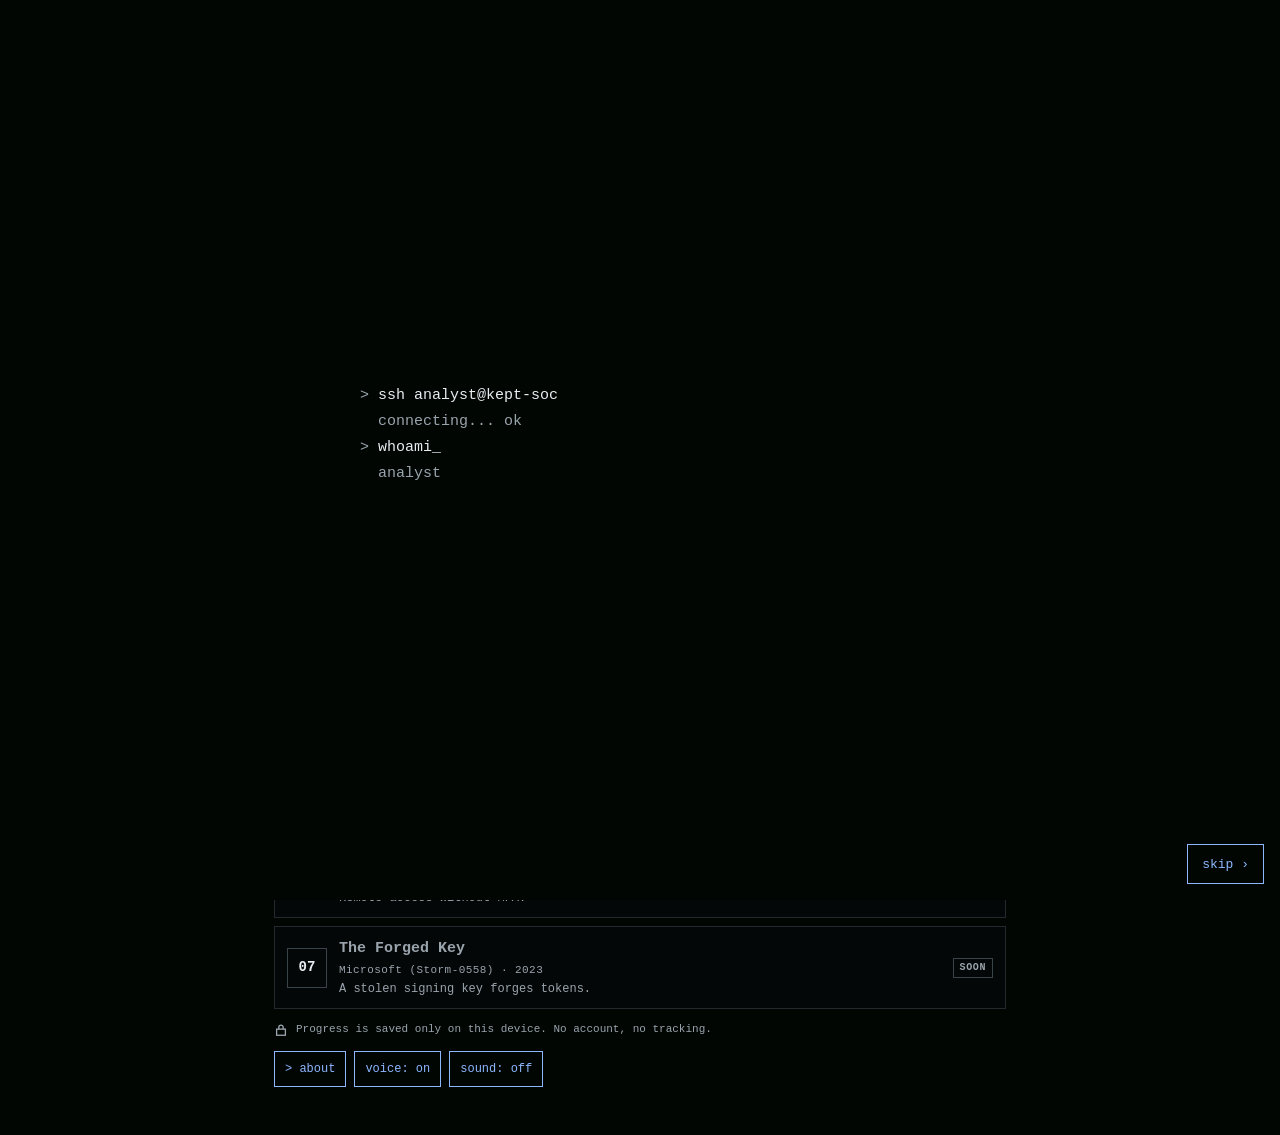
==== public/index.html @ 813a8649 "Allow-list deploy: only public/ is served - Shipped game files move to public/ (index.html, JS, CSS," ====
<!doctype html>
<html lang="en">
<head>
<meta charset="utf-8">
<meta name="viewport" content="width=device-width, initial-scale=1, viewport-fit=cover">
<meta name="theme-color" content="#010603">
<meta name="color-scheme" content="dark">
<meta name="description" content="Breach Escape by KEPT Academy: investigate real cyber breaches, then pick the controls that stop them.">
<meta name="apple-mobile-web-app-capable" content="yes">
<meta name="apple-mobile-web-app-status-bar-style" content="black">
<meta name="apple-mobile-web-app-title" content="Breach Escape">
<title>Breach Escape by KEPT Academy</title>
<link rel="manifest" href="manifest.webmanifest">
<link rel="icon" href="icons/icon-192.png" type="image/png">
<link rel="apple-touch-icon" href="icons/apple-touch-icon.png">
<link rel="stylesheet" href="theme.css">
</head>
<body>
<main id="app" class="app case" aria-live="polite"></main>
<noscript><p class="noscript">Breach Escape needs JavaScript to run.</p></noscript>
<script src="levels.js"></script>
<script src="app.js"></script>
<script src="case.js"></script>
</body>
</html>
---- public/theme.css ----
/* Breach Escape theme: the SOC terminal look for every screen (Breach Map, case briefing, Act 1, Act 2, results).
   One file for all shared styles. Colour tokens live on :root. System monospace fonts only: no web fonts, no third-party requests.
   Yellow is reserved for decoys, the test tenant and "attempted" stages; code uses the neutral style. */
:root{
  --c-bg:#010603;
  /* Accent tokens: the only values a case theme changes (see [data-theme] below).
     --c-g primary accent · --c-g2 soft accent · --c-g3 border · --c-g4 dim border/track
     --c-txt body text · --c-mute secondary text · --c-panel / --c-panel2 panel fills · --c-panel-a / --c-panel-soft translucent panels
     --c-wash selected/blocked tint · --c-cardsrc drag-ghost label · --c-rain code-rain glyph colour ("none" turns the rain off)
     --c-scan scanline overlay opacity (0 = off) */
  --c-panel:#04100A; --c-panel2:#071A0F; --c-panel-a:rgba(4,16,10,.88); --c-panel-soft:rgba(4,16,10,.6);
  --c-g:#39FF7A; --c-g2:#8BE3A6; --c-g3:#2F8F4E; --c-g4:#16402A;
  --c-txt:#D2FFDD; --c-mute:#A9DDBA;   /* mute: 12.7:1 on panels, also over the dimmed rain */
  --c-wash:rgba(57,255,122,.13); --c-cardsrc:#8FC9A2;
  --c-rain:#39FF7A; --c-scan:0;
  --c-title:var(--c-g);   /* headings; the brand theme makes them silver */
  --c-red:#FF3B4E; --c-redbg:rgba(255,59,78,.13); --c-y:#FFD34D;
  --c-mono: ui-monospace, "SF Mono", "Cascadia Mono", "JetBrains Mono", Menlo, Consolas, "Liberation Mono", monospace;
  color-scheme:dark;
}
/* Amber: industrial control room (Colonial Pipeline). Same dark base and layout; danger red and decoy yellow unchanged.
   No code rain: a faint, slow scanline overlay instead (static with reduced motion). */
:root[data-theme="brand"]{
  /* KEPT brand (Breach Map, About, splash): silver text and borders, ice-blue accent only on interactive things
     (buttons, links, stars, selected/hovered card border, focus outline, progress count). Same dark base. */
  --c-panel:#07090B; --c-panel2:#0D1114; --c-panel-a:rgba(7,9,11,.9); --c-panel-soft:rgba(7,9,11,.6);
  --c-g:#8DB7FF; --c-g2:#B9D2FF; --c-g3:#3A424A; --c-g4:#23292E;
  --c-txt:#E8EDF2; --c-mute:#9AA4AD; --c-title:#E8EDF2;
  --c-wash:rgba(141,183,255,.08); --c-cardsrc:#9AA4AD;
  --c-rain:#9AA4AD; --c-scan:0;
}
:root[data-theme="amber"]{
  --c-panel:#0D0903; --c-panel2:#181006; --c-panel-a:rgba(13,9,3,.9); --c-panel-soft:rgba(13,9,3,.6);
  --c-g:#FFA630; --c-g2:#FFC97F; --c-g3:#A86A1C; --c-g4:#4A2F0E;
  --c-txt:#FFEBCC; --c-mute:#E3C291;
  --c-wash:rgba(255,166,48,.14); --c-cardsrc:#D9B27A;
  --c-rain:none; --c-scan:1;
}
body::after{content:"";position:fixed;inset:0;z-index:4;pointer-events:none;opacity:0;
  background:repeating-linear-gradient(to bottom,rgba(255,166,48,.045) 0 1px,transparent 1px 4px)}
:root[data-theme="amber"] body::after{opacity:var(--c-scan);animation:c-scan 9s linear infinite}
@keyframes c-scan{to{background-position:0 64px}}
*{box-sizing:border-box}
html,body{margin:0;height:100%}
body{background:var(--c-bg);color:var(--c-txt);font-family:var(--c-mono);-webkit-font-smoothing:antialiased;overflow-x:hidden}
button{font:inherit;color:inherit;cursor:pointer}
.noscript{padding:24px;color:var(--c-txt)}
.app{position:relative;z-index:1;margin:0 auto;min-height:100vh;min-height:100dvh;display:flex;flex-direction:column;
  padding-top:calc(18px + env(safe-area-inset-top))}
.app.case{
  max-width:640px; gap:12px; color:var(--c-txt); font-family:var(--c-mono); font-size:14px; line-height:1.55;
  padding-left:14px; padding-right:14px; padding-bottom:calc(48px + env(safe-area-inset-bottom));
}
.c-rain{position:fixed;inset:0;z-index:0;opacity:.08;pointer-events:none}
.c-edge{position:fixed;inset:0;z-index:5;pointer-events:none;transition:box-shadow .2s}
.c-edge.on{box-shadow:inset 0 0 0 5px #FF3B4E,inset 0 0 70px rgba(255,59,78,.5)}

.case [hidden]{display:none!important}
.case .c-invisible{visibility:hidden}
.case p{margin:0;font-size:13px;line-height:1.6}
.case a{color:var(--c-g)}
.case button{font-family:var(--c-mono);border-radius:0;min-height:46px}
.case button:focus-visible{outline:2px solid var(--c-y);outline-offset:2px}
.case b{font-weight:600}
.c-stack{display:flex;flex-direction:column;gap:12px}

/* type */
.c-eyebrow{font-size:11px;letter-spacing:.12em;text-transform:uppercase;color:var(--c-mute)}
.c-display{font-size:30px;line-height:1.08;color:var(--c-title);margin:0;font-weight:600;letter-spacing:-.01em}
.c-h2{font-size:22px;line-height:1.15;color:var(--c-title);margin:0;font-weight:600}
.c-h3{font-size:13px;font-weight:600;color:var(--c-title)}
.c-small{font-size:11px;color:var(--c-mute)}
.case p.c-small{font-size:11px}
.t-red{color:var(--c-red)} .t-y{color:var(--c-y)} .t-g{color:var(--c-g)} .t-b{color:var(--c-txt)}
.c-blink{animation:c-blink 1s steps(2) infinite}@keyframes c-blink{50%{opacity:0}}

/* hud */
.c-hud{display:flex;justify-content:space-between;align-items:center;gap:8px;font-size:12px;color:var(--c-mute)}
.c-tagb{color:var(--c-y);border:1px solid var(--c-y);padding:1px 8px;font-weight:600;letter-spacing:.1em;white-space:nowrap}
.c-xp{color:var(--c-bg);background:var(--c-g);padding:2px 8px;font-weight:600;white-space:nowrap}
.c-act{letter-spacing:.08em}
.case .c-exit{min-height:36px;padding:6px 8px;border:none;font-size:12px;color:var(--c-mute)}
.case .c-skip{min-height:36px;padding:6px 10px}
.c-dots{display:flex;gap:6px}.c-dots i{width:22px;height:4px;background:var(--c-g4)}.c-dots i.on{background:var(--c-g)}

/* panels */
.c-panel{position:relative;border:1px solid var(--c-g3);background:var(--c-panel);padding:16px;display:flex;flex-direction:column;gap:8px}
.c-panel.hl{border-color:var(--c-g)}
.c-panel.danger{border-color:var(--c-red);background:linear-gradient(var(--c-redbg),var(--c-redbg)),var(--c-panel)}
.c-panel::before,.c-panel::after{content:"";position:absolute;width:10px;height:10px;border-color:var(--c-g)}
.c-panel::before{top:-1px;left:-1px;border-top:2px solid;border-left:2px solid}
.c-panel::after{bottom:-1px;right:-1px;border-bottom:2px solid;border-right:2px solid}
.c-panel.danger::before,.c-panel.danger::after{border-color:var(--c-red)}
.c-classbar{display:flex;justify-content:space-between;font-size:10px;letter-spacing:.14em;color:var(--c-bg);background:var(--c-red);padding:3px 8px;font-weight:600}

.c-kv{display:grid;grid-template-columns:110px minmax(0,1fr);gap:6px 10px;font-size:12px;margin:0}
.c-kv dt{color:var(--c-mute)}.c-kv dd{margin:0}
.c-fact{display:flex;gap:10px;align-items:flex-start;font-size:13px}
.c-fact svg{flex:none;margin-top:2px}
.c-ok{color:var(--c-g)}
.c-pill{display:inline-block;font-size:10px;font-weight:600;padding:1px 6px;letter-spacing:.06em;white-space:nowrap}
.c-pill.r{background:var(--c-red);color:var(--c-bg)}.c-pill.g{background:var(--c-g);color:var(--c-bg)}.c-pill.o{border:1px solid var(--c-g3);color:var(--c-mute)}

.c-tl{display:flex;flex-direction:column;border-left:1px solid var(--c-g3);margin-left:6px;padding-left:14px}
.c-tl div{position:relative;padding:4px 0 10px;font-size:12px}
.c-tl div::before{content:"";position:absolute;left:-19px;top:9px;width:9px;height:9px;background:var(--c-bg);border:1px solid var(--c-g)}
.c-tl div.t-red{color:var(--c-txt)}
.c-tl div.t-red::before{border-color:var(--c-red);background:var(--c-red)}
.c-tl b{color:var(--c-g);display:block;font-size:11px}

.c-zone{border:1px dashed var(--c-g3);padding:10px;display:flex;flex-direction:column;gap:6px}
.c-zt{font-size:10px;letter-spacing:.14em;color:var(--c-mute)}
.c-zone.t-y{border-color:var(--c-y)}.c-zone.t-y .c-zt{color:var(--c-y)}
.c-zone.t-g{border-color:var(--c-g)}.c-zone.t-g .c-zt{color:var(--c-g)}
.c-zone{color:var(--c-txt)}
.c-box{border:1px solid var(--c-g4);background:var(--c-panel2);padding:6px 8px;font-size:12px;display:flex;align-items:center;gap:8px;color:var(--c-txt)}
.c-box.t-red{border-color:var(--c-red)}.c-box.t-red svg{color:var(--c-red)}
.c-arrow{align-self:center;font-size:11px;color:var(--c-red);letter-spacing:.06em;text-align:center}
.c-term{border:1px solid var(--c-g4);background:var(--c-panel2);padding:10px;display:flex;flex-direction:column;gap:4px}

/* glossary terms inside text (span.term from app.js termify) */
.case .term{color:inherit;border-bottom:1px dotted var(--c-g);cursor:help;background:none;padding:0}
.case .term:focus-visible{outline:2px solid var(--c-y)}
.c-def{border:1px solid var(--c-g);background:var(--c-panel2);padding:10px;font-size:12px;display:flex;flex-direction:column;gap:4px;cursor:pointer}
.c-def-k{color:var(--c-g)}

/* buttons */
.case .c-btn{width:100%;font-size:17px;letter-spacing:.06em;background:var(--c-g);color:var(--c-bg);border:none;padding:13px;font-weight:600}
.case .c-btn:disabled{background:var(--c-g4);color:var(--c-g2);cursor:not-allowed}
.case .c-ghost{background:transparent;color:var(--c-g);border:1px solid var(--c-g3);padding:10px 12px;font-size:12px}
.case .c-ghost:disabled{color:var(--c-mute);border-color:var(--c-g4);cursor:default}
.case .c-wide{width:100%}
.c-row2{display:grid;grid-template-columns:1fr 2fr;gap:8px}
.c-actions{display:grid;grid-template-columns:1fr 1fr;gap:8px}
.c-src a{word-break:break-word}

/* act 1: timeline slots */
.c-slots{list-style:none;margin:0;padding:0;display:flex;flex-direction:column;gap:6px}
.c-slot{background:var(--c-panel-a);border:1px dashed var(--c-g3);padding:9px 10px;font-size:12px;color:var(--c-mute);display:flex;gap:8px;align-items:center;min-height:42px}
.c-n{color:var(--c-g2);flex:none}
.c-slot.next{border-color:var(--c-g);color:var(--c-g2)}
.c-slot.filled{border:1px solid var(--c-g3);background:var(--c-panel2);color:var(--c-txt)}.c-slot.filled .c-n{color:var(--c-g)}
.c-slot.pz{border:1px solid var(--c-red);background:var(--c-redbg)}
.c-slot.pickable{padding:0;border-color:var(--c-y)}
.case .c-slotbtn{all:unset;box-sizing:border-box;display:flex;gap:8px;align-items:center;width:100%;min-height:42px;padding:9px 10px;cursor:pointer;color:var(--c-txt)}
.case .c-slotbtn:focus-visible{outline:2px solid var(--c-y);outline-offset:-2px}
.c-tag{margin-left:auto;flex:none}
.c-slots.c-over{outline:2px solid var(--c-y);outline-offset:4px}
.case .c-ghost.c-over{background:rgba(255,211,77,.14);border-color:var(--c-y);color:var(--c-y)}

/* act 1: evidence cards */
.c-grid{display:grid;grid-template-columns:repeat(2,minmax(0,1fr));gap:8px}
.case .c-card{border:1px solid var(--c-g4);background:var(--c-panel);padding:10px;text-align:left;color:var(--c-txt);font-size:12px;
  display:flex;flex-direction:column;gap:6px;min-height:84px;-webkit-user-select:none;user-select:none;-webkit-touch-callout:none}
.c-cardsrc{display:flex;align-items:center;gap:6px;font-size:10px;letter-spacing:.08em;color:var(--c-mute);text-transform:uppercase}
.case .c-card.sel,.c-ghostcard.sel{border-color:var(--c-y);box-shadow:0 0 0 1px var(--c-y)}
.case .c-card.c-lifted{opacity:.35}
.c-ghostcard{position:fixed;left:0;top:0;z-index:20;pointer-events:none;margin:0;border:1px solid var(--c-y);background:var(--c-panel);color:var(--c-txt);
  padding:10px;text-align:left;font:12px/1.55 ui-monospace,Menlo,Consolas,monospace;display:flex;flex-direction:column;gap:6px;box-shadow:0 12px 30px rgba(0,0,0,.6)}
.c-ghostcard .c-cardsrc{color:var(--c-cardsrc)}
body.c-dragging{cursor:grabbing;-webkit-user-select:none;user-select:none}
.c-inspect{border:1px solid var(--c-g3);background:var(--c-panel);padding:10px;display:flex;flex-direction:column;gap:6px}
.c-rows{font-size:11px;line-height:1.6;color:var(--c-g2);overflow-wrap:anywhere}

.c-toast{align-self:center;font-size:12px;padding:6px 12px;font-weight:600;min-height:28px;text-align:center}
.c-toast.ok{background:var(--c-g);color:var(--c-bg)}.c-toast.bad{background:var(--c-red);color:var(--c-bg)}
.c-shake{animation:c-shake .35s}@keyframes c-shake{20%,60%{transform:translateX(-6px)}40%,80%{transform:translateX(6px)}}

/* act 1 debrief */
.c-stats{display:grid;grid-template-columns:repeat(2,minmax(0,1fr));gap:8px}
.c-stat{border:1px solid var(--c-g4);background:var(--c-panel);padding:10px;display:flex;flex-direction:column;gap:2px}
.c-v{font-size:24px;color:var(--c-g);font-weight:600}
.c-v.t-y{color:var(--c-y)}
.c-reveal{list-style:none;margin:0;padding:0 0 0 14px;border-left:1px solid var(--c-g3);display:flex;flex-direction:column;gap:14px}
.c-reveal li{position:relative;display:flex;flex-direction:column;gap:4px}
.c-reveal li::before{content:"";position:absolute;left:-19px;top:6px;width:9px;height:9px;background:var(--c-red)}
.c-reveal b{color:var(--c-g);font-size:11px}
.c-chips{display:flex;flex-wrap:wrap;gap:4px;justify-content:flex-end}
.c-chip{font-size:10px;border:1px solid var(--c-g3);color:var(--c-g2);padding:1px 6px}
.case .c-why{font-size:12px;color:var(--c-mute)}

/* wide screens: board and evidence side by side */
/* ---------- Act 1 layout ----------
   Phone: compact intro, timeline (folds to the current slot), evidence, pinned action bar.
   Desktop (900px+): one screen, no page scroll. Timeline left, evidence scrolls in its own panel on the right. */
.app.case.c-a1screen{max-width:1100px;padding-bottom:calc(92px + env(safe-area-inset-bottom))}
.c-head{padding:10px 14px;gap:6px}
.c-headrow{display:flex;align-items:center;gap:10px}
.c-headtxt{flex:1;min-width:0;display:flex;align-items:baseline;gap:4px 12px;flex-wrap:wrap}
.c-head .c-h2{font-size:20px}
.case p.c-line{font-size:12px;color:var(--c-mute)}
.c-best{white-space:nowrap}
.case .c-helpbtn{min-height:36px;min-width:36px;padding:0;font-size:15px;font-weight:600}
.case .c-helpbtn[aria-expanded="true"]{background:var(--c-g);color:var(--c-bg)}
.c-helpbox{border:1px dashed var(--c-g3);padding:10px;display:flex;flex-direction:column;gap:6px}

.c-a1{display:flex;flex-direction:column;gap:12px}
.c-board,.c-deck{display:flex;flex-direction:column;gap:8px}
.case .c-fold{min-height:32px;padding:4px 10px;font-size:11px}
.c-slots.c-folded .c-slot:not(.next){display:none}
.c-deck{border:1px solid var(--c-g4);background:var(--c-panel-soft);padding:10px}
.c-done{width:100%;max-width:760px;align-self:center}

/* dense evidence cards */
.case .c-card{padding:8px 9px;gap:4px;min-height:0;font-size:11.5px;line-height:1.45}
.case .c-card .c-cardsrc{font-size:9px}

/* pinned action bar */
.c-bar{position:fixed;left:0;right:0;bottom:0;z-index:10;background:rgba(1,6,3,.95);border-top:1px solid var(--c-g3);
  padding:10px 14px calc(10px + env(safe-area-inset-bottom))}
.c-bar-in{max-width:1072px;margin:0 auto;display:grid;grid-template-columns:minmax(0,1.3fr) minmax(0,1fr) minmax(0,.8fr);gap:8px}
.case .c-bar button{min-height:52px;display:flex;flex-direction:column;align-items:center;justify-content:center;gap:1px;line-height:1.25;text-align:center}
.case .c-bar .c-nr{border-style:dashed;border-width:2px;border-color:var(--c-red);color:var(--c-red)}
.case .c-bar .c-nr.c-over{background:var(--c-redbg);border-color:var(--c-red);color:#fff}
.case .c-bar .c-hintbtn{border-style:dashed;color:var(--c-mute)}
.case .c-bar .c-small{font-size:10px}
@media (max-width: 519px){ .c-bar .c-nr .c-small{display:none} }

@media (min-width: 900px){
  .case .c-fold{display:none}
  .app.case.c-fit{height:100vh;height:100dvh;min-height:0;overflow:hidden}
  .c-fit .c-a1{flex:1;min-height:0;display:grid;grid-template-columns:minmax(340px,5fr) minmax(0,7fr);gap:16px}
  .c-fit .c-board{min-height:0;overflow-y:auto;padding-right:2px}
  .c-fit .c-deck{min-height:0}
  .c-fit .c-gridwrap{flex:1;min-height:0;overflow-y:auto;padding:2px}
  .c-fit .c-slot{min-height:38px;padding:7px 10px}
  .c-fit .c-slot.pickable{padding:0}
  .c-fit .c-slotbtn{min-height:38px;padding:7px 10px}
  .c-a1.c-solo{display:flex;width:100%;max-width:680px;align-self:center}
  .case p.c-line{white-space:nowrap;overflow:hidden;text-overflow:ellipsis}
}
@media (min-width: 1100px){ .c-a1 .c-grid{grid-template-columns:repeat(3,minmax(0,1fr))} }

@media (prefers-reduced-motion: reduce){
  .c-shake,.c-blink{animation:none}
  .c-edge{transition:none}
}

/* code: identifiers such as full_access_as_app */
.case code{font-family:var(--c-mono);font-size:.95em;color:var(--c-txt);background:var(--c-panel2);border:1px solid var(--c-g3);padding:0 3px;overflow-wrap:anywhere}
.case code .term{border-bottom-color:var(--c-g)}
.c-cite{display:block;margin-top:2px}
.c-teaser{align-self:center;border:1px dashed var(--c-g3);color:var(--c-g2);font-size:11px;padding:4px 10px;text-align:center}

/* briefing: pinned footer with back, sources toggle, NEXT */
.app.case.c-briefscreen{padding-bottom:calc(96px + env(safe-area-inset-bottom))}
.c-briefbar .c-bar-in{max-width:612px;grid-template-columns:minmax(0,1fr) auto minmax(0,2fr);align-items:stretch}
.case .c-briefbar .c-btn{min-height:52px}
.case .c-briefbar .c-srcbtn{padding:6px 12px}
.case .c-briefbar .c-srcbtn[aria-expanded="true"]{background:var(--c-g);color:var(--c-bg)}
.c-srcbox{grid-column:1 / -1;max-height:40vh;overflow-y:auto;border:1px solid var(--c-g3);background:var(--c-panel);padding:10px}
.c-srcbox .c-src{margin:0}

/* ---------- Act 2: Defend ----------
   Phone: map, log, deck stacked; pinned bar with budget + EXECUTE.
   Desktop (900px+): one screen. Map left; deck (scrolls in its own panel) and log right. */
.t-k{color:var(--c-g)}
.app.case.c-a2screen{max-width:1100px;padding-bottom:calc(132px + env(safe-area-inset-bottom))}
.c-threatrow{display:flex;align-items:center;gap:10px}
.c-threatrow .c-small{white-space:nowrap}
.c-meter{flex:1;height:6px;background:var(--c-g4);overflow:hidden}
.c-meterfill{height:100%;width:0;background:var(--c-g);transition:width .4s,background .4s}
.c-meterfill.elev{background:var(--c-y)}.c-meterfill.crit{background:var(--c-red)}
.c-threattxt{min-width:64px;text-align:right}

.c-a2{display:flex;flex-direction:column;gap:12px}
.c-a2map{display:flex;flex-direction:column;gap:8px}
.c-map{display:flex;flex-direction:column;gap:6px}
.c-mzone{padding:8px;gap:4px;background:rgba(1,6,3,.85)}
.c-node{border:1px solid var(--c-g4);background:var(--c-panel2);padding:6px 9px;font-size:12px;display:flex;flex-direction:column;gap:4px;transition:background .25s,border-color .25s}
.c-ntop{display:flex;justify-content:space-between;align-items:center;gap:6px;flex-wrap:wrap}
.c-nname{flex:1;min-width:0}
.c-nn{color:var(--c-g)}
.c-mt{font-size:10px;color:var(--c-mute);border:1px solid var(--c-g4);padding:0 4px}
.c-nchips .c-chip{border-color:var(--c-g3);color:var(--c-txt)}
.c-node.active{border-color:var(--c-y)}
.c-node.breach{border:1px dashed var(--c-red);background:linear-gradient(var(--c-redbg),var(--c-redbg)),var(--c-panel2)}
.c-node.block{border:2px solid var(--c-g);background:linear-gradient(var(--c-wash),var(--c-wash)),var(--c-panel2)}
.c-node.c-over{border-color:var(--c-y);box-shadow:0 0 0 1px var(--c-y)}
.c-link{align-self:center;width:1px;height:6px;background:var(--c-g3)}
.c-pill.y{background:var(--c-y);color:var(--c-bg)}
.c-glitch{animation:c-glitch .4s}@keyframes c-glitch{25%{transform:translate(-2px,1px)}50%{transform:translate(2px,-1px)}75%{transform:translate(-1px,0)}}

.c-log{border:1px solid var(--c-g4);background:var(--c-panel);padding:8px 10px;font-size:11px;line-height:1.65;min-height:64px;max-height:170px;overflow-y:auto}
.c-ctlgrid{display:grid;grid-template-columns:repeat(2,minmax(0,1fr));gap:6px}
.case .c-ctl{border:1px solid var(--c-g4);background:var(--c-panel);color:var(--c-txt);padding:7px 9px;text-align:left;font-size:11.5px;line-height:1.4;
  display:flex;flex-direction:column;gap:3px;min-height:0;-webkit-user-select:none;user-select:none;-webkit-touch-callout:none}
.case .c-ctl.on{border-color:var(--c-g);background:linear-gradient(var(--c-wash),var(--c-wash)),var(--c-panel);color:#fff}
.case .c-ctl.c-lifted{opacity:.35}
.c-z{font-size:9px;letter-spacing:.1em;color:var(--c-mute)}
.c-costrow{display:flex;align-items:center;gap:6px}
.c-cost{display:inline-flex;gap:2px}.c-cost i{width:7px;height:10px;background:var(--c-g)}
.c-ghostcard .c-cost i{background:var(--c-g)}
.c-running .c-ctl{cursor:wait}

/* Act 2 bar: budget + message, reset, EXECUTE */
.c-a2bar .c-bar-in{grid-template-columns:minmax(0,1.3fr) minmax(0,.6fr) minmax(0,1.3fr);align-items:stretch}
.c-status{display:flex;flex-direction:column;justify-content:center;gap:3px;min-width:0}
.c-budgetrow{display:flex;align-items:center;gap:8px;font-size:12px}
.c-budget{display:inline-flex;gap:2px}.c-budget i{width:9px;height:14px;background:var(--c-g)}.c-budget i.off{background:transparent;border:1px solid var(--c-g3)}
.c-budgetnum{white-space:nowrap}
.c-msg{font-size:11px;min-height:16px;overflow:hidden;text-overflow:ellipsis;white-space:nowrap}
.case .c-btn.red{background:var(--c-red);color:var(--c-bg)}
.case .c-btn.red:disabled{background:var(--c-g4);color:var(--c-g2)}
.case .c-a2bar .c-run{font-size:15px;min-height:52px}
@media (max-width: 899px){
  .c-a2bar .c-bar-in{grid-template-columns:minmax(0,.7fr) minmax(0,1.3fr)}
  .c-a2bar .c-status{grid-column:1 / -1}
}

@media (min-width: 900px){
  .c-fit .c-a2{flex:1;min-height:0;display:grid;grid-template-columns:minmax(0,5fr) minmax(0,6fr);grid-template-rows:minmax(0,1fr) auto;
    grid-template-areas:"map deck" "map log";gap:12px 16px}
  .c-fit .c-a2map{grid-area:map;min-height:0;overflow-y:auto;padding-right:2px}
  .c-fit .c-a2deck{grid-area:deck;min-height:0}
  .c-fit .c-a2 .c-log{grid-area:log;height:132px;max-height:none}
  .app.case.c-a2screen{padding-bottom:calc(92px + env(safe-area-inset-bottom))}
}
@media (min-width: 1100px){ .c-ctlgrid{grid-template-columns:repeat(3,minmax(0,1fr))} }

/* results */
.c-rescard{text-align:center;align-items:center}
.c-stars{display:flex;gap:8px;justify-content:center}
.c-stars svg{width:30px;height:30px;fill:none;stroke:var(--c-g3);stroke-width:1.5;stroke-linejoin:round}
.c-stars svg.on{fill:var(--c-g);stroke:var(--c-g)}
.c-v.t-red{color:var(--c-red)}
.c-tips{max-height:none}
.c-replay,.c-buildlist{list-style:none;margin:0;padding:0;display:flex;flex-direction:column;gap:8px}
.c-replay li,.c-buildlist li{border-left:2px solid var(--c-g3);padding:2px 0 2px 10px;display:flex;flex-direction:column;gap:3px}
.c-replay li.block{border-left-color:var(--c-g)}
.c-replay li.breach{border-left-color:var(--c-red)}
.c-replay b,.c-buildlist b{color:var(--c-txt);font-size:12px}
@media (prefers-reduced-motion: reduce){ .c-glitch{animation:none} .c-meterfill,.c-node{transition:none} :root[data-theme] body::after{animation:none} }


/* ---------- Breach Map ---------- */
.app.case.c-mapscreen{max-width:760px}
.c-brandrow{display:flex;justify-content:space-between;align-items:flex-start;gap:12px}
.c-brand{font-size:28px;line-height:1.1;color:var(--c-title);margin:2px 0 0;font-weight:600;letter-spacing:-.01em}
.c-next{gap:10px}
.c-nextname{font-size:18px;color:var(--c-title);font-weight:600;margin:0}
.c-season{display:flex;align-items:center;gap:10px;font-size:12px;color:var(--c-mute)}
.c-season .c-meter{max-width:240px}
.c-levels{list-style:none;margin:0;padding:0;display:flex;flex-direction:column;gap:8px}
.case .c-level{width:100%;display:grid;grid-template-columns:40px minmax(0,1fr) auto;align-items:center;gap:12px;text-align:left;
  border:1px solid var(--c-g4);background:var(--c-panel);color:var(--c-txt);padding:10px 12px;min-height:64px}
.case .c-level.next{border-color:var(--c-g)}
.case .c-level:hover:not(:disabled){border-color:var(--c-g)}
.case .c-level:disabled{cursor:default;background:var(--c-panel-soft)}
.c-lnum{width:40px;height:40px;display:grid;place-items:center;border:1px solid var(--c-g3);color:var(--c-g);font-weight:600}
.c-lnum.done{background:var(--c-g);color:var(--c-bg);border-color:var(--c-g)}
.c-lmeta{display:flex;flex-direction:column;gap:1px;min-width:0}
.c-lname{font-size:15px;color:var(--c-title);font-weight:600}
.c-level:disabled .c-lname{color:var(--c-mute)}
.c-lsub{font-size:11px;color:var(--c-mute);letter-spacing:.04em}
.c-lteaser{font-size:12px;color:var(--c-txt)}
.c-level:disabled .c-lteaser{color:var(--c-mute)}
.c-lstars{color:var(--c-g);letter-spacing:2px;white-space:nowrap}
.c-privacy{display:flex;gap:8px;align-items:center}
.c-privacy svg{flex:none}
.c-node.attempt{border:1px dashed var(--c-y)}
.c-replay li.attempt{border-left-color:var(--c-y)}

/* ---------- SOC LEAD voice ---------- */
.c-toast .c-voice{display:block;font-weight:400;margin-top:2px}
.case p.c-voice{font-size:12px;color:var(--c-g2)}
.case .c-voicebtn{align-self:flex-start;min-height:36px;padding:6px 10px}

/* ---------- Breach Map intro, footer, About ---------- */
.case p.c-intro{font-size:13px;color:var(--c-txt);max-width:62ch}
.case p.c-steps{font-size:12px;color:var(--c-mute);letter-spacing:.04em}
.c-foot{display:flex;gap:8px;align-items:center;flex-wrap:wrap}
.case .c-foot .c-ghost{min-height:36px;padding:6px 10px}
.app.case.c-aboutscreen{max-width:640px}

/* ---------- opening splash: terminal "login" (timed by app.js; CSS only animates the cursor and the fade) ---------- */
.c-splash{position:fixed;inset:0;z-index:40;background:var(--c-bg);display:flex;align-items:center;justify-content:center;font-family:var(--c-mono);padding:16px}
.c-spl-art{width:min(560px,100%)}
.c-spl-term{font-size:15px;line-height:1.75;color:var(--c-txt);min-height:9em}
.c-spl-p{color:var(--c-mute)}
.c-spl-out{color:var(--c-mute);padding-left:2ch}
.c-spl-logo{display:flex;flex-direction:column;align-items:center;gap:14px}
.c-spl-row{display:flex;align-items:baseline;font-size:56px;line-height:1;font-weight:600}
.c-spl-kept{color:var(--c-title);letter-spacing:.12em}
.c-spl-cur{color:var(--c-title);animation:c-blink .9s steps(2) infinite}
.c-spl-tagrow{font-size:14px;letter-spacing:0;text-align:center}
.c-spl-k{color:var(--c-g);font-weight:600}
.c-spl-d{color:var(--c-mute)}
.case .c-spl-skip,.c-spl-skip{position:absolute;right:16px;bottom:calc(16px + env(safe-area-inset-bottom));min-height:40px;padding:8px 14px;
  font-family:var(--c-mono);font-size:13px;background:transparent;color:var(--c-g);border:1px solid var(--c-g);border-radius:0}
.c-spl-skip:focus-visible{outline:2px solid var(--c-y);outline-offset:2px}
.c-spl-fade{animation:c-spl-out .3s ease-in forwards}
@keyframes c-spl-out{to{opacity:0;visibility:hidden}}
@media (max-width: 380px){ .c-spl-tagrow{font-size:12px} .c-spl-row{font-size:44px} .c-spl-term{font-size:13px} }
@media (prefers-reduced-motion: reduce){ .c-splash,.c-splash *{animation:none} }
.c-toggles{display:flex;gap:8px;flex-wrap:wrap}

/* ---------- round 6: Act 1 red-herring call-out, Act 2 hidden asset, impact, layers, damage, About reset ---------- */
.case .c-bar .c-nr.c-call{border-style:solid;box-shadow:0 0 0 2px var(--c-red);background:var(--c-bg)}
@media (prefers-reduced-motion: no-preference){ .case .c-bar .c-nr.c-call{animation:c-call 1.2s ease-in-out 3} }
@keyframes c-call{50%{box-shadow:0 0 0 5px var(--c-red)}}
.c-toast .c-callmsg{font-weight:600}
.c-asset{border:1px dashed var(--c-g3);background:var(--c-panel2);padding:5px 9px;font-size:11.5px;display:flex;gap:8px;align-items:center}
.case .c-ctl.locked{border-style:dashed;color:var(--c-mute)}
.c-node.impact{border:1px solid var(--c-mute)}
.c-replay li.impact{border-left-color:var(--c-mute)}
.c-stat.c-span2{grid-column:1 / -1}
.c-reach{overflow-wrap:anywhere}
.c-layers li.on{border-left-color:var(--c-g)}
.c-scale{grid-template-columns:96px minmax(0,1fr);font-size:11px}
.c-confirm{border:1px solid var(--c-red);padding:10px;display:flex;flex-direction:column;gap:8px}
.case .c-confirm .c-btn{width:auto;font-size:13px;padding:10px 14px}
.case .c-resetbtn{align-self:flex-start;min-height:36px;padding:6px 10px}
.c-splash [hidden]{display:none!important}
.c-starrules{list-style:none;margin:0;padding:0;display:flex;flex-direction:column;gap:2px}
.case p.c-nextstar{color:var(--c-txt)}

/* ---------- brand theme: outlined ice-blue buttons, silver everything else ---------- */
:root[data-theme="brand"] .case .c-btn{background:transparent;color:var(--c-g);border:1px solid var(--c-g)}
:root[data-theme="brand"] .case .c-ghost{color:var(--c-g);border-color:var(--c-g)}
:root[data-theme="brand"] .case .c-btn:hover,:root[data-theme="brand"] .case .c-ghost:hover,:root[data-theme="brand"] .c-spl-skip:hover{background:rgba(141,183,255,.1)}
:root[data-theme="brand"] .case .c-btn.red{background:var(--c-red);color:var(--c-bg);border-color:var(--c-red)}
:root[data-theme="brand"] .c-xp{background:transparent;color:var(--c-g);border:1px solid var(--c-g)}
:root[data-theme="brand"] .c-pill.g{background:transparent;color:var(--c-g);border:1px solid var(--c-g)}
:root[data-theme="brand"] .c-lnum{color:var(--c-title)}
:root[data-theme="brand"] .c-lnum.done{background:transparent;color:var(--c-g);border-color:var(--c-g)}
:root[data-theme="brand"] .case .c-level:hover:not(:disabled){background:rgba(141,183,255,.06)}
:root[data-theme="brand"] .c-panel.hl{border-color:var(--c-mute)}
:root[data-theme="brand"] .c-panel::before,:root[data-theme="brand"] .c-panel::after{border-color:var(--c-mute)}
:root[data-theme="brand"] .t-g{color:var(--c-title)}
:root[data-theme="brand"] .c-count{color:var(--c-g)}
:root[data-theme="brand"] .case button:focus-visible,:root[data-theme="brand"] .case a:focus-visible,:root[data-theme="brand"] .c-spl-skip:focus-visible{outline:2px solid var(--c-g);outline-offset:2px}
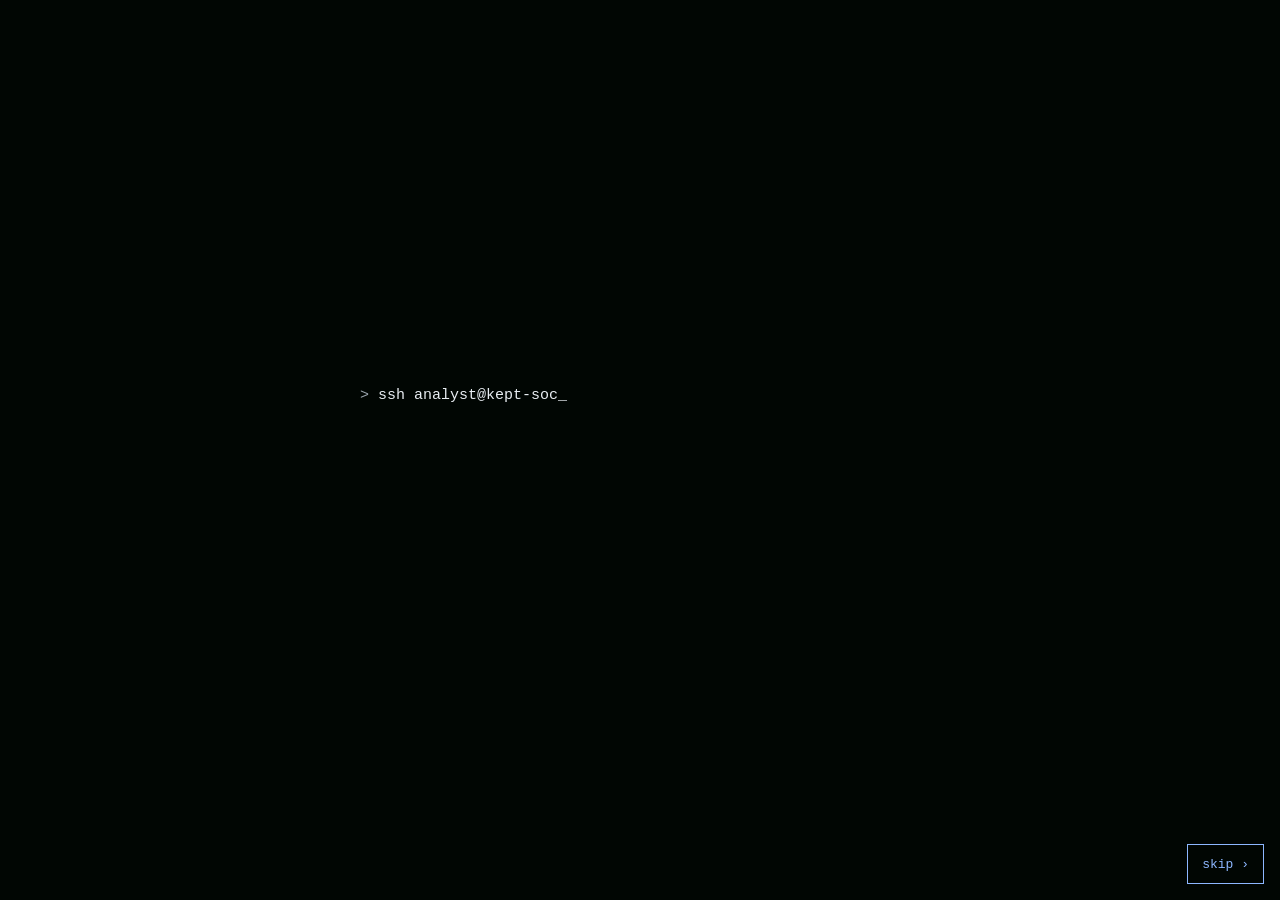
==== commit d2255928: "Brand icons: >K_ app icon and KE/PT brand mark - public/icons: icon.svg source and favicon.svg (shap" ====
--- a/public/index.html
+++ b/public/index.html
@@ -11,7 +11,8 @@
 <meta name="apple-mobile-web-app-title" content="Breach Escape">
 <title>Breach Escape by KEPT Academy</title>
 <link rel="manifest" href="manifest.webmanifest">
-<link rel="icon" href="icons/icon-192.png" type="image/png">
+<link rel="icon" href="icons/favicon.svg" type="image/svg+xml">
+<link rel="icon" href="icons/favicon-32.png" type="image/png" sizes="32x32">
 <link rel="apple-touch-icon" href="icons/apple-touch-icon.png">
 <link rel="stylesheet" href="theme.css">
 </head>
--- a/public/theme.css
+++ b/public/theme.css
@@ -132,7 +132,6 @@
 .case .c-wide{width:100%}
 .c-row2{display:grid;grid-template-columns:1fr 2fr;gap:8px}
 .c-actions{display:grid;grid-template-columns:1fr 1fr;gap:8px}
-.c-src a{word-break:break-word}
 
 /* act 1: timeline slots */
 .c-slots{list-style:none;margin:0;padding:0;display:flex;flex-direction:column;gap:6px}
@@ -239,7 +238,6 @@
 /* code: identifiers such as full_access_as_app */
 .case code{font-family:var(--c-mono);font-size:.95em;color:var(--c-txt);background:var(--c-panel2);border:1px solid var(--c-g3);padding:0 3px;overflow-wrap:anywhere}
 .case code .term{border-bottom-color:var(--c-g)}
-.c-cite{display:block;margin-top:2px}
 .c-teaser{align-self:center;border:1px dashed var(--c-g3);color:var(--c-g2);font-size:11px;padding:4px 10px;text-align:center}
 
 /* briefing: pinned footer with back, sources toggle, NEXT */
@@ -249,7 +247,6 @@
 .case .c-briefbar .c-srcbtn{padding:6px 12px}
 .case .c-briefbar .c-srcbtn[aria-expanded="true"]{background:var(--c-g);color:var(--c-bg)}
 .c-srcbox{grid-column:1 / -1;max-height:40vh;overflow-y:auto;border:1px solid var(--c-g3);background:var(--c-panel);padding:10px}
-.c-srcbox .c-src{margin:0}
 
 /* ---------- Act 2: Defend ----------
    Phone: map, log, deck stacked; pinned bar with budget + EXECUTE.
@@ -334,28 +331,8 @@
 
 
 /* ---------- Breach Map ---------- */
-.app.case.c-mapscreen{max-width:760px}
-.c-brandrow{display:flex;justify-content:space-between;align-items:flex-start;gap:12px}
+
 .c-brand{font-size:28px;line-height:1.1;color:var(--c-title);margin:2px 0 0;font-weight:600;letter-spacing:-.01em}
-.c-next{gap:10px}
-.c-nextname{font-size:18px;color:var(--c-title);font-weight:600;margin:0}
-.c-season{display:flex;align-items:center;gap:10px;font-size:12px;color:var(--c-mute)}
-.c-season .c-meter{max-width:240px}
-.c-levels{list-style:none;margin:0;padding:0;display:flex;flex-direction:column;gap:8px}
-.case .c-level{width:100%;display:grid;grid-template-columns:40px minmax(0,1fr) auto;align-items:center;gap:12px;text-align:left;
-  border:1px solid var(--c-g4);background:var(--c-panel);color:var(--c-txt);padding:10px 12px;min-height:64px}
-.case .c-level.next{border-color:var(--c-g)}
-.case .c-level:hover:not(:disabled){border-color:var(--c-g)}
-.case .c-level:disabled{cursor:default;background:var(--c-panel-soft)}
-.c-lnum{width:40px;height:40px;display:grid;place-items:center;border:1px solid var(--c-g3);color:var(--c-g);font-weight:600}
-.c-lnum.done{background:var(--c-g);color:var(--c-bg);border-color:var(--c-g)}
-.c-lmeta{display:flex;flex-direction:column;gap:1px;min-width:0}
-.c-lname{font-size:15px;color:var(--c-title);font-weight:600}
-.c-level:disabled .c-lname{color:var(--c-mute)}
-.c-lsub{font-size:11px;color:var(--c-mute);letter-spacing:.04em}
-.c-lteaser{font-size:12px;color:var(--c-txt)}
-.c-level:disabled .c-lteaser{color:var(--c-mute)}
-.c-lstars{color:var(--c-g);letter-spacing:2px;white-space:nowrap}
 .c-privacy{display:flex;gap:8px;align-items:center}
 .c-privacy svg{flex:none}
 .c-node.attempt{border:1px dashed var(--c-y)}
@@ -367,11 +344,12 @@
 .case .c-voicebtn{align-self:flex-start;min-height:36px;padding:6px 10px}
 
 /* ---------- Breach Map intro, footer, About ---------- */
-.case p.c-intro{font-size:13px;color:var(--c-txt);max-width:62ch}
 .case p.c-steps{font-size:12px;color:var(--c-mute);letter-spacing:.04em}
 .c-foot{display:flex;gap:8px;align-items:center;flex-wrap:wrap}
 .case .c-foot .c-ghost{min-height:36px;padding:6px 10px}
 .app.case.c-aboutscreen{max-width:640px}
+.c-abouthead .c-brandmark{display:block;width:160px;height:160px;margin:4px auto 12px}
+@media (max-width:599px){.c-abouthead .c-brandmark{width:120px;height:120px}}
 
 /* ---------- opening splash: terminal "login" (timed by app.js; CSS only animates the cursor and the fade) ---------- */
 .c-splash{position:fixed;inset:0;z-index:40;background:var(--c-bg);display:flex;align-items:center;justify-content:center;font-family:var(--c-mono);padding:16px}
@@ -383,7 +361,9 @@
 .c-spl-row{display:flex;align-items:baseline;font-size:56px;line-height:1;font-weight:600}
 .c-spl-kept{color:var(--c-title);letter-spacing:.12em}
 .c-spl-cur{color:var(--c-title);animation:c-blink .9s steps(2) infinite}
-.c-spl-tagrow{font-size:14px;letter-spacing:0;text-align:center}
+.c-spl-tagrow{font-size:14px;letter-spacing:0;text-align:center;opacity:0;transition:opacity .4s ease-out}
+.c-spl-tagrow.on{opacity:1}
+.c-spl-row{min-height:1em}
 .c-spl-k{color:var(--c-g);font-weight:600}
 .c-spl-d{color:var(--c-mute)}
 .case .c-spl-skip,.c-spl-skip{position:absolute;right:16px;bottom:calc(16px + env(safe-area-inset-bottom));min-height:40px;padding:8px 14px;
@@ -392,7 +372,7 @@
 .c-spl-fade{animation:c-spl-out .3s ease-in forwards}
 @keyframes c-spl-out{to{opacity:0;visibility:hidden}}
 @media (max-width: 380px){ .c-spl-tagrow{font-size:12px} .c-spl-row{font-size:44px} .c-spl-term{font-size:13px} }
-@media (prefers-reduced-motion: reduce){ .c-splash,.c-splash *{animation:none} }
+@media (prefers-reduced-motion: reduce){ .c-splash,.c-splash *{animation:none;transition:none} }
 .c-toggles{display:flex;gap:8px;flex-wrap:wrap}
 
 /* ---------- round 6: Act 1 red-herring call-out, Act 2 hidden asset, impact, layers, damage, About reset ---------- */
@@ -422,11 +402,65 @@
 :root[data-theme="brand"] .case .c-btn.red{background:var(--c-red);color:var(--c-bg);border-color:var(--c-red)}
 :root[data-theme="brand"] .c-xp{background:transparent;color:var(--c-g);border:1px solid var(--c-g)}
 :root[data-theme="brand"] .c-pill.g{background:transparent;color:var(--c-g);border:1px solid var(--c-g)}
-:root[data-theme="brand"] .c-lnum{color:var(--c-title)}
-:root[data-theme="brand"] .c-lnum.done{background:transparent;color:var(--c-g);border-color:var(--c-g)}
-:root[data-theme="brand"] .case .c-level:hover:not(:disabled){background:rgba(141,183,255,.06)}
 :root[data-theme="brand"] .c-panel.hl{border-color:var(--c-mute)}
 :root[data-theme="brand"] .c-panel::before,:root[data-theme="brand"] .c-panel::after{border-color:var(--c-mute)}
 :root[data-theme="brand"] .t-g{color:var(--c-title)}
 :root[data-theme="brand"] .c-count{color:var(--c-g)}
 :root[data-theme="brand"] .case button:focus-visible,:root[data-theme="brand"] .case a:focus-visible,:root[data-theme="brand"] .c-spl-skip:focus-visible{outline:2px solid var(--c-g);outline-offset:2px}
+
+/* ---------- Breach Map header: one line, never wraps ---------- */
+.c-maphead{display:flex;justify-content:space-between;align-items:center;gap:8px;white-space:nowrap;min-width:0}
+.c-keptlabel{font-size:12px;letter-spacing:.16em;color:var(--c-mute);overflow:hidden;text-overflow:ellipsis}
+.c-headright{display:flex;align-items:center;gap:8px;flex:none}
+.case .c-maphead .c-helpbtn{min-height:36px;min-width:36px}
+.c-mapscreen .c-brand{white-space:nowrap;margin:0}
+.c-maphelp p{margin:0}
+
+/* ---------- Breach Map hero: the only highlighted element ---------- */
+.c-hero{border:1px solid var(--c-g);background:var(--c-panel);padding:18px;display:flex;flex-direction:column;gap:8px}
+.c-herolabel{color:var(--c-g)}
+.c-herotitle{font-size:22px;line-height:1.2;color:var(--c-title);margin:0;font-weight:600}
+.case p.c-heroteaser{font-size:13px;color:var(--c-txt)}
+.c-herobtn{margin-top:6px}
+
+/* ---------- Breach Map: ALL CASES list ---------- */
+.c-allcases{display:flex;flex-direction:column;gap:8px}
+.c-caseshead{display:flex;justify-content:space-between;align-items:baseline;gap:8px}
+.c-casesh{margin:0;font-size:12px;letter-spacing:.14em;color:var(--c-title);font-weight:600}
+.c-cases{list-style:none;margin:0;padding:0;display:flex;flex-direction:column;gap:6px}
+.case .c-case{width:100%;display:grid;grid-template-columns:26px minmax(0,1fr) auto;gap:10px;align-items:center;min-height:44px;padding:8px 12px;
+  border:1px solid var(--c-g3);background:var(--c-panel);color:var(--c-txt);text-align:left;font-size:14px;line-height:1.3}
+.case button.c-case:hover{border-color:var(--c-g);background:rgba(141,183,255,.06)}
+.case .c-case.soon{background:transparent;border-color:var(--c-g4);color:var(--c-mute)}
+.c-cnum{color:var(--c-mute);font-size:12px}
+.c-ctitle{color:var(--c-title);overflow:hidden;text-overflow:ellipsis;white-space:nowrap}
+.c-case.soon .c-ctitle{color:var(--c-mute)}
+.c-cright{display:flex;gap:8px;align-items:center;color:var(--c-g)}
+.c-cstars{letter-spacing:1px;white-space:nowrap}
+.c-cgo{font-size:16px}
+.c-csoon{font-size:11px;letter-spacing:.08em;color:var(--c-mute)}
+
+/* ---------- Breach Map layout: phone 1 column; 600-899px 1 column max 720px; 900px+ hero ~60% | cases ~40%, max 1100px ---------- */
+.c-mapgrid{display:flex;flex-direction:column;gap:16px}
+.c-heroactor{color:var(--c-mute)}
+.c-heroactork{color:var(--c-mute);letter-spacing:.08em;text-transform:uppercase;font-size:10px}
+@media (min-width: 600px){ .app.case.c-mapscreen{max-width:720px} }
+@media (max-width: 899px){ .case .c-heroactor{display:none!important} }
+@media (min-width: 900px){
+  .app.case.c-mapscreen{max-width:1100px}
+  .c-mapgrid{display:grid;grid-template-columns:minmax(0,3fr) minmax(0,2fr);gap:20px;align-items:start}
+}
+
+/* ---------- source footnotes [n] and the numbered sources panel ---------- */
+.case button.c-fn{display:inline-flex;align-items:center;justify-content:center;min-width:24px;min-height:24px;margin:-6px 0;padding:0 2px;
+  border:none;background:none;color:var(--c-mute);font-family:var(--c-mono);font-size:10px;line-height:1;vertical-align:baseline;cursor:pointer}
+.case button.c-fn:hover{color:var(--c-g)}
+.c-sources{display:flex;flex-direction:column;gap:6px}
+.c-srclist{list-style:none;margin:0;padding:0;display:flex;flex-direction:column;gap:8px}
+.c-srclist li{display:grid;grid-template-columns:32px minmax(0,1fr);gap:6px;padding:4px;border:1px solid transparent}
+.c-srclist li:focus{outline:2px solid var(--c-g);outline-offset:1px}
+.c-srclist li.c-hit{border-color:var(--c-g)}
+.c-srcn{color:var(--c-mute);font-size:11px}
+.c-srcbody{display:flex;flex-direction:column;gap:2px;min-width:0;font-size:12px}
+.c-srct{color:var(--c-txt);overflow-wrap:anywhere}
+.c-srcbody a{word-break:break-word}
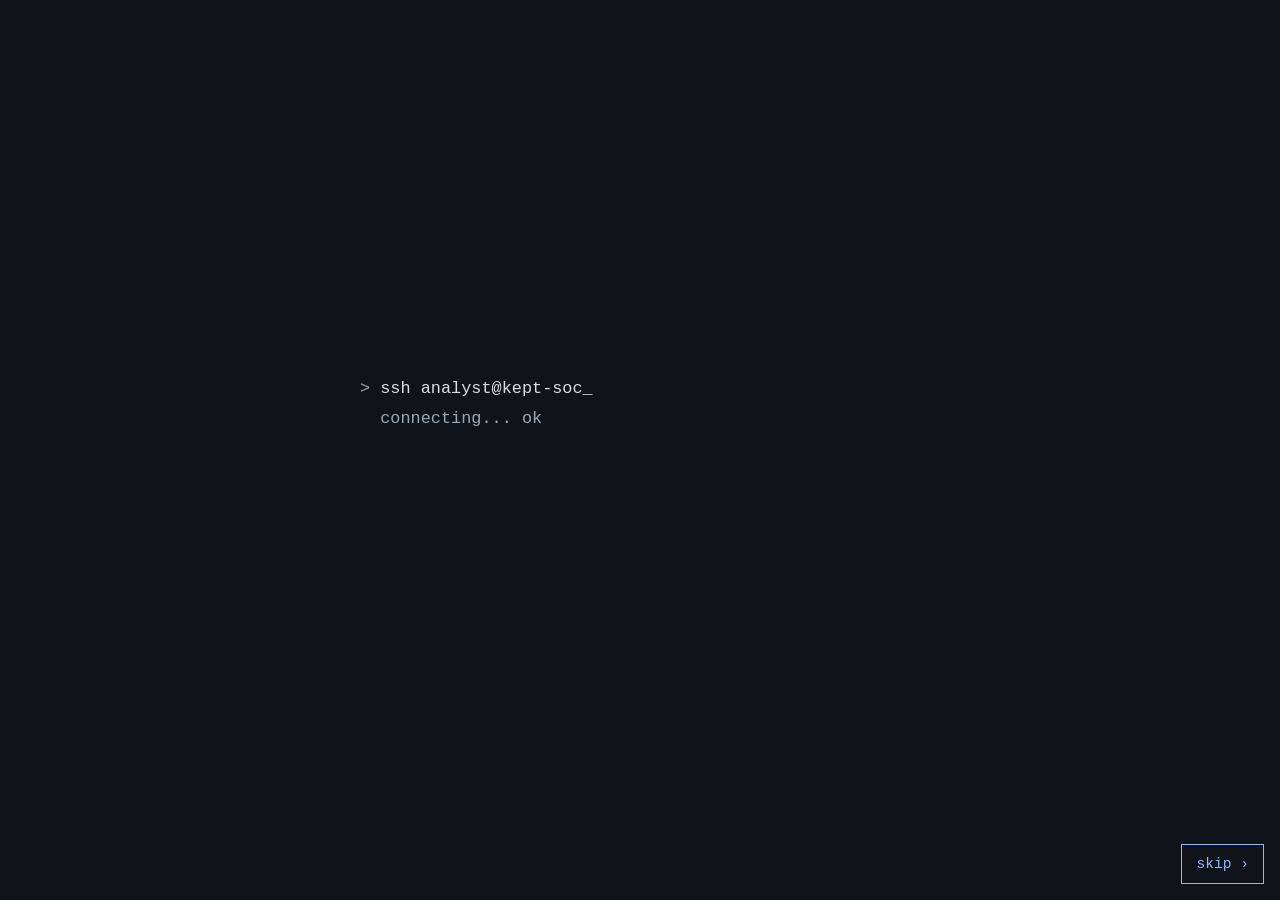
==== commit fc09e210: "Restyle D 2/6: light/dark theme switching - theme-init.js (blocking, in <head> before the stylesheet" ====
--- a/public/index.html
+++ b/public/index.html
@@ -3,8 +3,8 @@
 <head>
 <meta charset="utf-8">
 <meta name="viewport" content="width=device-width, initial-scale=1, viewport-fit=cover">
-<meta name="theme-color" content="#010603">
-<meta name="color-scheme" content="dark">
+<meta name="theme-color" content="#0B0E12">
+<meta name="color-scheme" content="dark light">
 <meta name="description" content="Breach Escape by KEPT Academy: investigate real cyber breaches, then pick the controls that stop them.">
 <meta name="apple-mobile-web-app-capable" content="yes">
 <meta name="apple-mobile-web-app-status-bar-style" content="black">
@@ -14,6 +14,7 @@
 <link rel="icon" href="icons/favicon.svg" type="image/svg+xml">
 <link rel="icon" href="icons/favicon-32.png" type="image/png" sizes="32x32">
 <link rel="apple-touch-icon" href="icons/apple-touch-icon.png">
+<script src="theme-init.js"></script>
 <link rel="stylesheet" href="theme.css">
 </head>
 <body>
--- a/public/theme.css
+++ b/public/theme.css
@@ -1,182 +1,203 @@
-/* Breach Escape theme: the SOC terminal look for every screen (Breach Map, case briefing, Act 1, Act 2, results).
-   One file for all shared styles. Colour tokens live on :root. System monospace fonts only: no web fonts, no third-party requests.
-   Yellow is reserved for decoys, the test tenant and "attempted" stages; code uses the neutral style. */
+/* Breach Escape theme, design D "Modern + KEPT signature": one stylesheet for every screen.
+   ONE token set per colour theme on <html data-theme="dark|light"> (set before first paint by theme-init.js; without JS the
+   device setting decides through the media query). The case colour (<html data-case="green|amber|violet">) is an accent
+   only: the 3px top stripe, the case marker in the breadcrumb and the map cards. It is never a status and never a screen.
+   Status colours are fixed in every case: blocked, breached, attempted (also PROMPTED), impact, not reached (muted).
+   Terminal surfaces (.c-tsurf: replay log, evidence log previews, splash) stay dark in both themes.
+   Fonts are self-hosted (fonts/, SIL OFL): IBM Plex Sans for UI text, IBM Plex Mono for data. No outside requests. */
+:root,:root[data-theme="dark"]{
+  --bg:#0B0E12; --panel:#11161C; --raised:#1A222C; --line:#263040;
+  --text:#E8EDF2; --muted:#93A1B0; --accent:#8DB7FF; --on-accent:#0B0E12;
+  --sel-bg:rgba(141,183,255,.12);
+  --ok:#4CC38A; --ok-bg:#123024; --bad:#FF6B6B; --bad-bg:#3A1618;
+  --warn:#F2B84B; --warn-bg:#33270C; --imp:#C9D3DD; --imp-bg:#222B36;
+  --term:#080A0D; --term-text:#D7DEE6;
+  --case:var(--accent);
+  color-scheme:dark;
+}
+@media (prefers-color-scheme: light){
+  :root:not([data-theme="dark"]){
+    --bg:#F4F6F8; --panel:#FFFFFF; --raised:#EDF1F5; --line:#CBD3DC;
+    --text:#12161C; --muted:#4F5B67; --accent:#2B64C8; --on-accent:#FFFFFF;
+    --sel-bg:rgba(43,100,200,.09);
+    --ok:#107B4C; --ok-bg:#DDF5E8; --bad:#C8252E; --bad-bg:#FDE7E8;
+    --warn:#8A5A00; --warn-bg:#FBF0D4; --imp:#3A4550; --imp-bg:#E6EBF0;
+    --term:#0F141A; --term-text:#D7DEE6;
+    color-scheme:light;
+  }
+}
+:root[data-theme="light"]{
+  --bg:#F4F6F8; --panel:#FFFFFF; --raised:#EDF1F5; --line:#CBD3DC;
+  --text:#12161C; --muted:#4F5B67; --accent:#2B64C8; --on-accent:#FFFFFF;
+  --sel-bg:rgba(43,100,200,.09);
+  --ok:#107B4C; --ok-bg:#DDF5E8; --bad:#C8252E; --bad-bg:#FDE7E8;
+  --warn:#8A5A00; --warn-bg:#FBF0D4; --imp:#3A4550; --imp-bg:#E6EBF0;
+  --term:#0F141A; --term-text:#D7DEE6;
+  color-scheme:light;
+}
+/* Case colour: accent only (stripe, breadcrumb marker, map cards). */
+:root[data-case="green"]{--case:#3DD68C} :root[data-case="amber"]{--case:#FFA630} :root[data-case="violet"]{--case:#B98CFF}
+:root[data-theme="light"][data-case="green"]{--case:#17955F} :root[data-theme="light"][data-case="amber"]{--case:#C97A00} :root[data-theme="light"][data-case="violet"]{--case:#7A4FD8}
+.c-cc-green{--cc:#3DD68C} .c-cc-amber{--cc:#FFA630} .c-cc-violet{--cc:#B98CFF}
+:root[data-theme="light"] .c-cc-green{--cc:#17955F} :root[data-theme="light"] .c-cc-amber{--cc:#C97A00} :root[data-theme="light"] .c-cc-violet{--cc:#7A4FD8}
+/* Terminal surfaces: dark in both themes, with the dark status colours. */
+.c-tsurf{
+  --bg:var(--term); --panel:var(--term); --raised:#151B22; --line:#263040;
+  --text:var(--term-text); --muted:#9AA7B4; --accent:#8DB7FF; --on-accent:#0B0E12; --sel-bg:rgba(141,183,255,.12);
+  --ok:#4CC38A; --ok-bg:#123024; --bad:#FF6B6B; --bad-bg:#3A1618;
+  --warn:#F2B84B; --warn-bg:#33270C; --imp:#C9D3DD; --imp-bg:#222B36;
+  background:var(--term); color:var(--term-text); color-scheme:dark;
+}
 :root{
-  --c-bg:#010603;
-  /* Accent tokens: the only values a case theme changes (see [data-theme] below).
-     --c-g primary accent · --c-g2 soft accent · --c-g3 border · --c-g4 dim border/track
-     --c-txt body text · --c-mute secondary text · --c-panel / --c-panel2 panel fills · --c-panel-a / --c-panel-soft translucent panels
-     --c-wash selected/blocked tint · --c-cardsrc drag-ghost label · --c-rain code-rain glyph colour ("none" turns the rain off)
-     --c-scan scanline overlay opacity (0 = off) */
-  --c-panel:#04100A; --c-panel2:#071A0F; --c-panel-a:rgba(4,16,10,.88); --c-panel-soft:rgba(4,16,10,.6);
-  --c-g:#39FF7A; --c-g2:#8BE3A6; --c-g3:#2F8F4E; --c-g4:#16402A;
-  --c-txt:#D2FFDD; --c-mute:#A9DDBA;   /* mute: 12.7:1 on panels, also over the dimmed rain */
-  --c-wash:rgba(57,255,122,.13); --c-cardsrc:#8FC9A2;
-  --c-rain:#39FF7A; --c-scan:0;
-  --c-title:var(--c-g);   /* headings; the brand theme makes them silver */
-  --c-red:#FF3B4E; --c-redbg:rgba(255,59,78,.13); --c-y:#FFD34D;
-  --c-mono: ui-monospace, "SF Mono", "Cascadia Mono", "JetBrains Mono", Menlo, Consolas, "Liberation Mono", monospace;
-  color-scheme:dark;
-}
-/* Amber: industrial control room (Colonial Pipeline). Same dark base and layout; danger red and decoy yellow unchanged.
-   No code rain: a faint, slow scanline overlay instead (static with reduced motion). */
-:root[data-theme="brand"]{
-  /* KEPT brand (Breach Map, About, splash): silver text and borders, ice-blue accent only on interactive things
-     (buttons, links, stars, selected/hovered card border, focus outline, progress count). Same dark base. */
-  --c-panel:#07090B; --c-panel2:#0D1114; --c-panel-a:rgba(7,9,11,.9); --c-panel-soft:rgba(7,9,11,.6);
-  --c-g:#8DB7FF; --c-g2:#B9D2FF; --c-g3:#3A424A; --c-g4:#23292E;
-  --c-txt:#E8EDF2; --c-mute:#9AA4AD; --c-title:#E8EDF2;
-  --c-wash:rgba(141,183,255,.08); --c-cardsrc:#9AA4AD;
-  --c-rain:#9AA4AD; --c-scan:0;
-}
-:root[data-theme="amber"]{
-  --c-panel:#0D0903; --c-panel2:#181006; --c-panel-a:rgba(13,9,3,.9); --c-panel-soft:rgba(13,9,3,.6);
-  --c-g:#FFA630; --c-g2:#FFC97F; --c-g3:#A86A1C; --c-g4:#4A2F0E;
-  --c-txt:#FFEBCC; --c-mute:#E3C291;
-  --c-wash:rgba(255,166,48,.14); --c-cardsrc:#D9B27A;
-  --c-rain:none; --c-scan:1;
-}
-body::after{content:"";position:fixed;inset:0;z-index:4;pointer-events:none;opacity:0;
-  background:repeating-linear-gradient(to bottom,rgba(255,166,48,.045) 0 1px,transparent 1px 4px)}
-:root[data-theme="amber"] body::after{opacity:var(--c-scan);animation:c-scan 9s linear infinite}
-@keyframes c-scan{to{background-position:0 64px}}
+  --mono:"IBM Plex Mono", ui-monospace, "SF Mono", Menlo, Consolas, "Liberation Mono", monospace;
+  --sans:"IBM Plex Sans", system-ui, -apple-system, "Segoe UI", Roboto, Helvetica, Arial, sans-serif;
+  /* Desktop type minimums (round 14): 0 on phones and tablets, so their sizes are unchanged. Every font size is in rem;
+     at 1024px+ the root grows to 18px and these floors apply: labels 13px, body text 16px. */
+  --fs-l:0px; --fs-b:0px;
+}
+@media (min-width: 1024px){
+  html{font-size:18px}
+  :root{--fs-l:13px; --fs-b:16px}
+}
 *{box-sizing:border-box}
 html,body{margin:0;height:100%}
-body{background:var(--c-bg);color:var(--c-txt);font-family:var(--c-mono);-webkit-font-smoothing:antialiased;overflow-x:hidden}
+body{background:var(--bg);color:var(--text);font-family:var(--mono);-webkit-font-smoothing:antialiased;overflow-x:hidden}
 button{font:inherit;color:inherit;cursor:pointer}
-.noscript{padding:24px;color:var(--c-txt)}
+.noscript{padding:24px;color:var(--text)}
 .app{position:relative;z-index:1;margin:0 auto;min-height:100vh;min-height:100dvh;display:flex;flex-direction:column;
   padding-top:calc(18px + env(safe-area-inset-top))}
 .app.case{
-  max-width:640px; gap:12px; color:var(--c-txt); font-family:var(--c-mono); font-size:14px; line-height:1.55;
+  max-width:640px; gap:12px; color:var(--text); font-family:var(--mono); font-size:max(0.875rem,var(--fs-b)); line-height:1.55;
   padding-left:14px; padding-right:14px; padding-bottom:calc(48px + env(safe-area-inset-bottom));
 }
-.c-rain{position:fixed;inset:0;z-index:0;opacity:.08;pointer-events:none}
 .c-edge{position:fixed;inset:0;z-index:5;pointer-events:none;transition:box-shadow .2s}
-.c-edge.on{box-shadow:inset 0 0 0 5px #FF3B4E,inset 0 0 70px rgba(255,59,78,.5)}
+.c-edge.on{box-shadow:inset 0 0 0 4px var(--bad)}
+/* case colour: a 3px stripe along the top of every screen */
+body::before{content:"";position:fixed;top:0;left:0;right:0;height:3px;background:var(--case);z-index:30;pointer-events:none}
 
 .case [hidden]{display:none!important}
 .case .c-invisible{visibility:hidden}
-.case p{margin:0;font-size:13px;line-height:1.6}
-.case a{color:var(--c-g)}
-.case button{font-family:var(--c-mono);border-radius:0;min-height:46px}
-.case button:focus-visible{outline:2px solid var(--c-y);outline-offset:2px}
+.case p{margin:0;font-size:max(0.8125rem,var(--fs-b));line-height:1.6}
+.case a{color:var(--accent)}
+.case button{font-family:var(--mono);border-radius:0;min-height:46px}
+.case button:focus-visible{outline:2px solid var(--accent);outline-offset:2px}
 .case b{font-weight:600}
 .c-stack{display:flex;flex-direction:column;gap:12px}
 
 /* type */
-.c-eyebrow{font-size:11px;letter-spacing:.12em;text-transform:uppercase;color:var(--c-mute)}
-.c-display{font-size:30px;line-height:1.08;color:var(--c-title);margin:0;font-weight:600;letter-spacing:-.01em}
-.c-h2{font-size:22px;line-height:1.15;color:var(--c-title);margin:0;font-weight:600}
-.c-h3{font-size:13px;font-weight:600;color:var(--c-title)}
-.c-small{font-size:11px;color:var(--c-mute)}
-.case p.c-small{font-size:11px}
-.t-red{color:var(--c-red)} .t-y{color:var(--c-y)} .t-g{color:var(--c-g)} .t-b{color:var(--c-txt)}
+.c-eyebrow{font-size:max(0.6875rem,var(--fs-l));letter-spacing:.12em;text-transform:uppercase;color:var(--muted)}
+.c-display{font-size:1.875rem;line-height:1.08;color:var(--text);margin:0;font-weight:600;letter-spacing:-.01em}
+.c-h2{font-size:1.375rem;line-height:1.15;color:var(--text);margin:0;font-weight:600}
+.c-h3{font-size:0.8125rem;font-weight:600;color:var(--text)}
+.c-small{font-size:max(0.6875rem,var(--fs-l));color:var(--muted)}
+.case p.c-small{font-size:max(0.6875rem,var(--fs-l))}
+.t-red{color:var(--bad)} .t-y{color:var(--warn)} .t-g{color:var(--accent)} .t-b{color:var(--text)}
 .c-blink{animation:c-blink 1s steps(2) infinite}@keyframes c-blink{50%{opacity:0}}
 
 /* hud */
-.c-hud{display:flex;justify-content:space-between;align-items:center;gap:8px;font-size:12px;color:var(--c-mute)}
-.c-tagb{color:var(--c-y);border:1px solid var(--c-y);padding:1px 8px;font-weight:600;letter-spacing:.1em;white-space:nowrap}
-.c-xp{color:var(--c-bg);background:var(--c-g);padding:2px 8px;font-weight:600;white-space:nowrap}
+.c-hud{display:flex;justify-content:space-between;align-items:center;gap:8px;font-size:max(0.75rem,var(--fs-l));color:var(--muted)}
+.c-tagb{color:var(--imp);background:var(--imp-bg);padding:1px 8px;font-weight:600;letter-spacing:.1em;white-space:nowrap}
+.c-xp{color:var(--on-accent);background:var(--accent);padding:2px 8px;font-weight:600;white-space:nowrap}
 .c-act{letter-spacing:.08em}
-.case .c-exit{min-height:36px;padding:6px 8px;border:none;font-size:12px;color:var(--c-mute)}
+.case .c-exit{min-height:36px;padding:6px 8px;border:none;font-size:max(0.75rem,var(--fs-l));color:var(--muted)}
 .case .c-skip{min-height:36px;padding:6px 10px}
-.c-dots{display:flex;gap:6px}.c-dots i{width:22px;height:4px;background:var(--c-g4)}.c-dots i.on{background:var(--c-g)}
+.c-dots{display:flex;gap:6px}.c-dots i{width:22px;height:4px;background:var(--line)}.c-dots i.on{background:var(--accent)}
 
 /* panels */
-.c-panel{position:relative;border:1px solid var(--c-g3);background:var(--c-panel);padding:16px;display:flex;flex-direction:column;gap:8px}
-.c-panel.hl{border-color:var(--c-g)}
-.c-panel.danger{border-color:var(--c-red);background:linear-gradient(var(--c-redbg),var(--c-redbg)),var(--c-panel)}
-.c-panel::before,.c-panel::after{content:"";position:absolute;width:10px;height:10px;border-color:var(--c-g)}
+.c-panel{position:relative;border:1px solid var(--line);background:var(--panel);padding:16px;display:flex;flex-direction:column;gap:8px}
+.c-panel.hl{border-color:var(--accent)}
+.c-panel.danger{border-color:var(--bad)}
+.c-panel::before,.c-panel::after{content:"";position:absolute;width:10px;height:10px;border-color:var(--accent)}
 .c-panel::before{top:-1px;left:-1px;border-top:2px solid;border-left:2px solid}
 .c-panel::after{bottom:-1px;right:-1px;border-bottom:2px solid;border-right:2px solid}
-.c-panel.danger::before,.c-panel.danger::after{border-color:var(--c-red)}
-.c-classbar{display:flex;justify-content:space-between;font-size:10px;letter-spacing:.14em;color:var(--c-bg);background:var(--c-red);padding:3px 8px;font-weight:600}
-
-.c-kv{display:grid;grid-template-columns:110px minmax(0,1fr);gap:6px 10px;font-size:12px;margin:0}
-.c-kv dt{color:var(--c-mute)}.c-kv dd{margin:0}
-.c-fact{display:flex;gap:10px;align-items:flex-start;font-size:13px}
+.c-panel.danger::before,.c-panel.danger::after{border-color:var(--bad)}
+.c-classbar{display:flex;justify-content:space-between;font-size:max(0.625rem,var(--fs-l));letter-spacing:.14em;color:var(--bad);background:var(--bad-bg);padding:3px 8px;font-weight:600}
+
+.c-kv{display:grid;grid-template-columns:110px minmax(0,1fr);gap:6px 10px;font-size:max(0.75rem,var(--fs-b));margin:0}
+.c-kv dt{color:var(--muted)}.c-kv dd{margin:0}
+.c-fact{display:flex;gap:10px;align-items:flex-start;font-size:max(0.8125rem,var(--fs-b))}
 .c-fact svg{flex:none;margin-top:2px}
-.c-ok{color:var(--c-g)}
-.c-pill{display:inline-block;font-size:10px;font-weight:600;padding:1px 6px;letter-spacing:.06em;white-space:nowrap}
-.c-pill.r{background:var(--c-red);color:var(--c-bg)}.c-pill.g{background:var(--c-g);color:var(--c-bg)}.c-pill.o{border:1px solid var(--c-g3);color:var(--c-mute)}
-
-.c-tl{display:flex;flex-direction:column;border-left:1px solid var(--c-g3);margin-left:6px;padding-left:14px}
-.c-tl div{position:relative;padding:4px 0 10px;font-size:12px}
-.c-tl div::before{content:"";position:absolute;left:-19px;top:9px;width:9px;height:9px;background:var(--c-bg);border:1px solid var(--c-g)}
-.c-tl div.t-red{color:var(--c-txt)}
-.c-tl div.t-red::before{border-color:var(--c-red);background:var(--c-red)}
-.c-tl b{color:var(--c-g);display:block;font-size:11px}
-
-.c-zone{border:1px dashed var(--c-g3);padding:10px;display:flex;flex-direction:column;gap:6px}
-.c-zt{font-size:10px;letter-spacing:.14em;color:var(--c-mute)}
-.c-zone.t-y{border-color:var(--c-y)}.c-zone.t-y .c-zt{color:var(--c-y)}
-.c-zone.t-g{border-color:var(--c-g)}.c-zone.t-g .c-zt{color:var(--c-g)}
-.c-zone{color:var(--c-txt)}
-.c-box{border:1px solid var(--c-g4);background:var(--c-panel2);padding:6px 8px;font-size:12px;display:flex;align-items:center;gap:8px;color:var(--c-txt)}
-.c-box.t-red{border-color:var(--c-red)}.c-box.t-red svg{color:var(--c-red)}
-.c-arrow{align-self:center;font-size:11px;color:var(--c-red);letter-spacing:.06em;text-align:center}
-.c-term{border:1px solid var(--c-g4);background:var(--c-panel2);padding:10px;display:flex;flex-direction:column;gap:4px}
+.c-ok{color:var(--accent)}
+.c-pill{display:inline-block;font-size:max(0.625rem,var(--fs-l));font-weight:600;padding:1px 6px;letter-spacing:.06em;white-space:nowrap}
+.c-pill.r{background:var(--bad-bg);color:var(--bad)}.c-pill.g{background:var(--ok-bg);color:var(--ok)}.c-pill.o{background:var(--imp-bg);color:var(--imp)}
+.c-pill.m{border:1px solid var(--line);color:var(--muted)}
+
+.c-tl{display:flex;flex-direction:column;border-left:1px solid var(--line);margin-left:6px;padding-left:14px}
+.c-tl div{position:relative;padding:4px 0 10px;font-size:max(0.75rem,var(--fs-b))}
+.c-tl div::before{content:"";position:absolute;left:-19px;top:9px;width:9px;height:9px;background:var(--bg);border:1px solid var(--accent)}
+.c-tl div.t-red{color:var(--text)}
+.c-tl div.t-red::before{border-color:var(--bad);background:var(--bad)}
+.c-tl b{color:var(--accent);display:block;font-size:max(0.6875rem,var(--fs-l))}
+
+.c-zone{border:1px dashed var(--line);padding:10px;display:flex;flex-direction:column;gap:6px}
+.c-zt{font-size:max(0.625rem,var(--fs-l));letter-spacing:.14em;color:var(--muted)}
+.c-zone.t-y{border-color:var(--warn)}.c-zone.t-y .c-zt{color:var(--warn)}
+.c-zone.t-g{border-color:var(--accent)}.c-zone.t-g .c-zt{color:var(--accent)}
+.c-zone{color:var(--text)}
+.c-box{border:1px solid var(--line);background:var(--raised);padding:6px 8px;font-size:max(0.75rem,var(--fs-b));display:flex;align-items:center;gap:8px;color:var(--text)}
+.c-box.t-red{border-color:var(--bad)}.c-box.t-red svg{color:var(--bad)}
+.c-arrow{align-self:center;font-size:max(0.6875rem,var(--fs-l));color:var(--bad);letter-spacing:.06em;text-align:center}
+.c-term{border:1px solid var(--line);background:var(--raised);padding:10px;display:flex;flex-direction:column;gap:4px}
 
 /* glossary terms inside text (span.term from app.js termify) */
-.case .term{color:inherit;border-bottom:1px dotted var(--c-g);cursor:help;background:none;padding:0}
-.case .term:focus-visible{outline:2px solid var(--c-y)}
-.c-def{border:1px solid var(--c-g);background:var(--c-panel2);padding:10px;font-size:12px;display:flex;flex-direction:column;gap:4px;cursor:pointer}
-.c-def-k{color:var(--c-g)}
+.case .term{color:inherit;border-bottom:1px dotted var(--accent);cursor:help;background:none;padding:0}
+.case .term:focus-visible{outline:2px solid var(--accent)}
+.c-def{border:1px solid var(--accent);background:var(--raised);padding:10px;font-size:max(0.75rem,var(--fs-b));display:flex;flex-direction:column;gap:4px;cursor:pointer}
+.c-def-k{color:var(--accent)}
 
 /* buttons */
-.case .c-btn{width:100%;font-size:17px;letter-spacing:.06em;background:var(--c-g);color:var(--c-bg);border:none;padding:13px;font-weight:600}
-.case .c-btn:disabled{background:var(--c-g4);color:var(--c-g2);cursor:not-allowed}
-.case .c-ghost{background:transparent;color:var(--c-g);border:1px solid var(--c-g3);padding:10px 12px;font-size:12px}
-.case .c-ghost:disabled{color:var(--c-mute);border-color:var(--c-g4);cursor:default}
+.case .c-btn{width:100%;font-size:max(1.0625rem,var(--fs-l));letter-spacing:.06em;background:var(--accent);color:var(--on-accent);border:1px solid var(--accent);padding:13px;font-weight:600}
+.case .c-btn:disabled{background:var(--raised);border-color:var(--line);color:var(--muted);cursor:not-allowed}
+.case .c-ghost{background:transparent;color:var(--accent);border:1px solid var(--line);padding:10px 12px;font-size:max(0.75rem,var(--fs-l))}
+.case .c-ghost:disabled{color:var(--muted);border-color:var(--line);cursor:default}
 .case .c-wide{width:100%}
 .c-row2{display:grid;grid-template-columns:1fr 2fr;gap:8px}
 .c-actions{display:grid;grid-template-columns:1fr 1fr;gap:8px}
 
 /* act 1: timeline slots */
 .c-slots{list-style:none;margin:0;padding:0;display:flex;flex-direction:column;gap:6px}
-.c-slot{background:var(--c-panel-a);border:1px dashed var(--c-g3);padding:9px 10px;font-size:12px;color:var(--c-mute);display:flex;gap:8px;align-items:center;min-height:42px}
-.c-n{color:var(--c-g2);flex:none}
-.c-slot.next{border-color:var(--c-g);color:var(--c-g2)}
-.c-slot.filled{border:1px solid var(--c-g3);background:var(--c-panel2);color:var(--c-txt)}.c-slot.filled .c-n{color:var(--c-g)}
-.c-slot.pz{border:1px solid var(--c-red);background:var(--c-redbg)}
-.c-slot.pickable{padding:0;border-color:var(--c-y)}
-.case .c-slotbtn{all:unset;box-sizing:border-box;display:flex;gap:8px;align-items:center;width:100%;min-height:42px;padding:9px 10px;cursor:pointer;color:var(--c-txt)}
-.case .c-slotbtn:focus-visible{outline:2px solid var(--c-y);outline-offset:-2px}
+.c-slot{background:var(--panel);border:1px dashed var(--line);padding:9px 10px;font-size:max(0.75rem,var(--fs-b));color:var(--muted);display:flex;gap:8px;align-items:center;min-height:42px}
+.c-n{color:var(--muted);flex:none}
+.c-slot.next{border-color:var(--accent);color:var(--muted)}
+.c-slot.filled{border:1px solid var(--line);background:var(--raised);color:var(--text)}.c-slot.filled .c-n{color:var(--accent)}
+.c-slot.pz{border:1px solid var(--bad);background:var(--bad-bg)}
+.c-slot.pickable{padding:0;border-color:var(--accent)}
+.case .c-slotbtn{all:unset;box-sizing:border-box;display:flex;gap:8px;align-items:center;width:100%;min-height:42px;padding:9px 10px;cursor:pointer;color:var(--text)}
+.case .c-slotbtn:focus-visible{outline:2px solid var(--accent);outline-offset:-2px}
 .c-tag{margin-left:auto;flex:none}
-.c-slots.c-over{outline:2px solid var(--c-y);outline-offset:4px}
-.case .c-ghost.c-over{background:rgba(255,211,77,.14);border-color:var(--c-y);color:var(--c-y)}
+.c-slots.c-over{outline:2px solid var(--accent);outline-offset:4px}
+.case .c-ghost.c-over{background:var(--sel-bg);border-color:var(--accent);color:var(--accent)}
 
 /* act 1: evidence cards */
 .c-grid{display:grid;grid-template-columns:repeat(2,minmax(0,1fr));gap:8px}
-.case .c-card{border:1px solid var(--c-g4);background:var(--c-panel);padding:10px;text-align:left;color:var(--c-txt);font-size:12px;
+.case .c-card{border:1px solid var(--line);background:var(--panel);padding:10px;text-align:left;color:var(--text);font-size:max(0.75rem,var(--fs-b));
   display:flex;flex-direction:column;gap:6px;min-height:84px;-webkit-user-select:none;user-select:none;-webkit-touch-callout:none}
-.c-cardsrc{display:flex;align-items:center;gap:6px;font-size:10px;letter-spacing:.08em;color:var(--c-mute);text-transform:uppercase}
-.case .c-card.sel,.c-ghostcard.sel{border-color:var(--c-y);box-shadow:0 0 0 1px var(--c-y)}
+.c-cardsrc{display:flex;align-items:center;gap:6px;font-size:max(0.625rem,var(--fs-l));letter-spacing:.08em;color:var(--muted);text-transform:uppercase}
+.case .c-card.sel,.c-ghostcard.sel{border-color:var(--accent);box-shadow:0 0 0 1px var(--accent)}
 .case .c-card.c-lifted{opacity:.35}
-.c-ghostcard{position:fixed;left:0;top:0;z-index:20;pointer-events:none;margin:0;border:1px solid var(--c-y);background:var(--c-panel);color:var(--c-txt);
-  padding:10px;text-align:left;font:12px/1.55 ui-monospace,Menlo,Consolas,monospace;display:flex;flex-direction:column;gap:6px;box-shadow:0 12px 30px rgba(0,0,0,.6)}
-.c-ghostcard .c-cardsrc{color:var(--c-cardsrc)}
+.c-ghostcard{position:fixed;left:0;top:0;z-index:20;pointer-events:none;margin:0;border:1px solid var(--accent);background:var(--panel);color:var(--text);
+  padding:10px;text-align:left;font:max(0.75rem,var(--fs-b))/1.55 var(--sans);display:flex;flex-direction:column;gap:6px;box-shadow:0 12px 30px rgba(0,0,0,.6)}
+.c-ghostcard .c-cardsrc{color:var(--muted)}
 body.c-dragging{cursor:grabbing;-webkit-user-select:none;user-select:none}
-.c-inspect{border:1px solid var(--c-g3);background:var(--c-panel);padding:10px;display:flex;flex-direction:column;gap:6px}
-.c-rows{font-size:11px;line-height:1.6;color:var(--c-g2);overflow-wrap:anywhere}
-
-.c-toast{align-self:center;font-size:12px;padding:6px 12px;font-weight:600;min-height:28px;text-align:center}
-.c-toast.ok{background:var(--c-g);color:var(--c-bg)}.c-toast.bad{background:var(--c-red);color:var(--c-bg)}
+.c-inspect{border:1px solid var(--line);background:var(--panel);padding:10px;display:flex;flex-direction:column;gap:6px}
+.c-rows{font-size:max(0.6875rem,var(--fs-b));line-height:1.6;color:var(--muted);overflow-wrap:anywhere}
+
+.c-toast{align-self:center;font-size:max(0.75rem,var(--fs-b));padding:6px 12px;font-weight:600;min-height:28px;text-align:center}
+.c-toast.ok{background:var(--ok-bg);color:var(--ok)}.c-toast.bad{background:var(--bad-bg);color:var(--bad)}
 .c-shake{animation:c-shake .35s}@keyframes c-shake{20%,60%{transform:translateX(-6px)}40%,80%{transform:translateX(6px)}}
 
 /* act 1 debrief */
 .c-stats{display:grid;grid-template-columns:repeat(2,minmax(0,1fr));gap:8px}
-.c-stat{border:1px solid var(--c-g4);background:var(--c-panel);padding:10px;display:flex;flex-direction:column;gap:2px}
-.c-v{font-size:24px;color:var(--c-g);font-weight:600}
-.c-v.t-y{color:var(--c-y)}
-.c-reveal{list-style:none;margin:0;padding:0 0 0 14px;border-left:1px solid var(--c-g3);display:flex;flex-direction:column;gap:14px}
+.c-stat{border:1px solid var(--line);background:var(--panel);padding:10px;display:flex;flex-direction:column;gap:2px}
+.c-v{font-size:max(1.5rem,var(--fs-l));color:var(--accent);font-weight:600}
+.c-v.t-y{color:var(--warn)}
+.c-reveal{list-style:none;margin:0;padding:0 0 0 14px;border-left:1px solid var(--line);display:flex;flex-direction:column;gap:14px}
 .c-reveal li{position:relative;display:flex;flex-direction:column;gap:4px}
-.c-reveal li::before{content:"";position:absolute;left:-19px;top:6px;width:9px;height:9px;background:var(--c-red)}
-.c-reveal b{color:var(--c-g);font-size:11px}
+.c-reveal li::before{content:"";position:absolute;left:-19px;top:6px;width:9px;height:9px;background:var(--bad)}
+.c-reveal b{color:var(--accent);font-size:max(0.6875rem,var(--fs-l))}
 .c-chips{display:flex;flex-wrap:wrap;gap:4px;justify-content:flex-end}
-.c-chip{font-size:10px;border:1px solid var(--c-g3);color:var(--c-g2);padding:1px 6px}
-.case .c-why{font-size:12px;color:var(--c-mute)}
+.c-chip{font-size:max(0.625rem,var(--fs-l));border:1px solid var(--line);color:var(--muted);padding:1px 6px}
+.case .c-why{font-size:max(0.75rem,var(--fs-b));color:var(--muted)}
 
 /* wide screens: board and evidence side by side */
 /* ---------- Act 1 layout ----------
@@ -186,33 +207,33 @@
 .c-head{padding:10px 14px;gap:6px}
 .c-headrow{display:flex;align-items:center;gap:10px}
 .c-headtxt{flex:1;min-width:0;display:flex;align-items:baseline;gap:4px 12px;flex-wrap:wrap}
-.c-head .c-h2{font-size:20px}
-.case p.c-line{font-size:12px;color:var(--c-mute)}
+.c-head .c-h2{font-size:1.25rem}
+.case p.c-line{font-size:max(0.75rem,var(--fs-b));color:var(--muted)}
 .c-best{white-space:nowrap}
-.case .c-helpbtn{min-height:36px;min-width:36px;padding:0;font-size:15px;font-weight:600}
-.case .c-helpbtn[aria-expanded="true"]{background:var(--c-g);color:var(--c-bg)}
-.c-helpbox{border:1px dashed var(--c-g3);padding:10px;display:flex;flex-direction:column;gap:6px}
+.case .c-helpbtn{min-height:36px;min-width:36px;padding:0;font-size:0.9375rem;font-weight:600}
+.case .c-helpbtn[aria-expanded="true"]{background:var(--accent);color:var(--on-accent)}
+.c-helpbox{border:1px dashed var(--line);padding:10px;display:flex;flex-direction:column;gap:6px}
 
 .c-a1{display:flex;flex-direction:column;gap:12px}
 .c-board,.c-deck{display:flex;flex-direction:column;gap:8px}
-.case .c-fold{min-height:32px;padding:4px 10px;font-size:11px}
+.case .c-fold{min-height:32px;padding:4px 10px;font-size:max(0.6875rem,var(--fs-l))}
 .c-slots.c-folded .c-slot:not(.next){display:none}
-.c-deck{border:1px solid var(--c-g4);background:var(--c-panel-soft);padding:10px}
+.c-deck{border:1px solid var(--line);background:var(--panel);padding:10px}
 .c-done{width:100%;max-width:760px;align-self:center}
 
 /* dense evidence cards */
-.case .c-card{padding:8px 9px;gap:4px;min-height:0;font-size:11.5px;line-height:1.45}
-.case .c-card .c-cardsrc{font-size:9px}
+.case .c-card{padding:8px 9px;gap:4px;min-height:0;font-size:max(0.7188rem,var(--fs-b));line-height:1.45}
+.case .c-card .c-cardsrc{font-size:max(0.5625rem,var(--fs-l))}
 
 /* pinned action bar */
-.c-bar{position:fixed;left:0;right:0;bottom:0;z-index:10;background:rgba(1,6,3,.95);border-top:1px solid var(--c-g3);
+.c-bar{position:fixed;left:0;right:0;bottom:0;z-index:10;background:var(--panel);border-top:1px solid var(--line);
   padding:10px 14px calc(10px + env(safe-area-inset-bottom))}
 .c-bar-in{max-width:1072px;margin:0 auto;display:grid;grid-template-columns:minmax(0,1.3fr) minmax(0,1fr) minmax(0,.8fr);gap:8px}
 .case .c-bar button{min-height:52px;display:flex;flex-direction:column;align-items:center;justify-content:center;gap:1px;line-height:1.25;text-align:center}
-.case .c-bar .c-nr{border-style:dashed;border-width:2px;border-color:var(--c-red);color:var(--c-red)}
-.case .c-bar .c-nr.c-over{background:var(--c-redbg);border-color:var(--c-red);color:#fff}
-.case .c-bar .c-hintbtn{border-style:dashed;color:var(--c-mute)}
-.case .c-bar .c-small{font-size:10px}
+.case .c-bar .c-nr{border-style:dashed;border-width:2px;border-color:var(--bad);color:var(--bad)}
+.case .c-bar .c-nr.c-over{background:var(--bad-bg);border-color:var(--bad);color:var(--bad)}
+.case .c-bar .c-hintbtn{border-style:dashed;color:var(--muted)}
+.case .c-bar .c-small{font-size:max(0.625rem,var(--fs-l))}
 @media (max-width: 519px){ .c-bar .c-nr .c-small{display:none} }
 
 @media (min-width: 900px){
@@ -236,70 +257,70 @@
 }
 
 /* code: identifiers such as full_access_as_app */
-.case code{font-family:var(--c-mono);font-size:.95em;color:var(--c-txt);background:var(--c-panel2);border:1px solid var(--c-g3);padding:0 3px;overflow-wrap:anywhere}
-.case code .term{border-bottom-color:var(--c-g)}
-.c-teaser{align-self:center;border:1px dashed var(--c-g3);color:var(--c-g2);font-size:11px;padding:4px 10px;text-align:center}
+.case code{font-family:var(--mono);font-size:.95em;color:var(--text);background:var(--raised);border:1px solid var(--line);padding:0 3px;overflow-wrap:anywhere}
+.case code .term{border-bottom-color:var(--accent)}
+.c-teaser{align-self:center;border:1px dashed var(--line);color:var(--muted);font-size:max(0.6875rem,var(--fs-l));padding:4px 10px;text-align:center}
 
 /* briefing: pinned footer with back, sources toggle, NEXT */
 .app.case.c-briefscreen{padding-bottom:calc(96px + env(safe-area-inset-bottom))}
 .c-briefbar .c-bar-in{max-width:612px;grid-template-columns:minmax(0,1fr) auto minmax(0,2fr);align-items:stretch}
 .case .c-briefbar .c-btn{min-height:52px}
 .case .c-briefbar .c-srcbtn{padding:6px 12px}
-.case .c-briefbar .c-srcbtn[aria-expanded="true"]{background:var(--c-g);color:var(--c-bg)}
-.c-srcbox{grid-column:1 / -1;max-height:40vh;overflow-y:auto;border:1px solid var(--c-g3);background:var(--c-panel);padding:10px}
+.case .c-briefbar .c-srcbtn[aria-expanded="true"]{background:var(--accent);color:var(--on-accent)}
+.c-srcbox{grid-column:1 / -1;max-height:40vh;overflow-y:auto;border:1px solid var(--line);background:var(--panel);padding:10px}
 
 /* ---------- Act 2: Defend ----------
    Phone: map, log, deck stacked; pinned bar with budget + EXECUTE.
    Desktop (900px+): one screen. Map left; deck (scrolls in its own panel) and log right. */
-.t-k{color:var(--c-g)}
+.t-k{color:var(--accent)}
 .app.case.c-a2screen{max-width:1100px;padding-bottom:calc(132px + env(safe-area-inset-bottom))}
 .c-threatrow{display:flex;align-items:center;gap:10px}
 .c-threatrow .c-small{white-space:nowrap}
-.c-meter{flex:1;height:6px;background:var(--c-g4);overflow:hidden}
-.c-meterfill{height:100%;width:0;background:var(--c-g);transition:width .4s,background .4s}
-.c-meterfill.elev{background:var(--c-y)}.c-meterfill.crit{background:var(--c-red)}
+.c-meter{flex:1;height:6px;background:var(--line);overflow:hidden}
+.c-meterfill{height:100%;width:0;background:var(--accent);transition:width .4s,background .4s}
+.c-meterfill.elev{background:var(--warn)}.c-meterfill.crit{background:var(--bad)}
 .c-threattxt{min-width:64px;text-align:right}
 
 .c-a2{display:flex;flex-direction:column;gap:12px}
 .c-a2map{display:flex;flex-direction:column;gap:8px}
 .c-map{display:flex;flex-direction:column;gap:6px}
-.c-mzone{padding:8px;gap:4px;background:rgba(1,6,3,.85)}
-.c-node{border:1px solid var(--c-g4);background:var(--c-panel2);padding:6px 9px;font-size:12px;display:flex;flex-direction:column;gap:4px;transition:background .25s,border-color .25s}
+.c-mzone{padding:8px;gap:4px;background:transparent}
+.c-node{border:1px solid var(--line);background:var(--raised);padding:6px 9px;font-size:max(0.75rem,var(--fs-b));display:flex;flex-direction:column;gap:4px;transition:background .25s,border-color .25s}
 .c-ntop{display:flex;justify-content:space-between;align-items:center;gap:6px;flex-wrap:wrap}
 .c-nname{flex:1;min-width:0}
-.c-nn{color:var(--c-g)}
-.c-mt{font-size:10px;color:var(--c-mute);border:1px solid var(--c-g4);padding:0 4px}
-.c-nchips .c-chip{border-color:var(--c-g3);color:var(--c-txt)}
-.c-node.active{border-color:var(--c-y)}
-.c-node.breach{border:1px dashed var(--c-red);background:linear-gradient(var(--c-redbg),var(--c-redbg)),var(--c-panel2)}
-.c-node.block{border:2px solid var(--c-g);background:linear-gradient(var(--c-wash),var(--c-wash)),var(--c-panel2)}
-.c-node.c-over{border-color:var(--c-y);box-shadow:0 0 0 1px var(--c-y)}
-.c-link{align-self:center;width:1px;height:6px;background:var(--c-g3)}
-.c-pill.y{background:var(--c-y);color:var(--c-bg)}
+.c-nn{color:var(--accent)}
+.c-mt{font-size:max(0.625rem,var(--fs-l));color:var(--muted);border:1px solid var(--line);padding:0 4px}
+.c-nchips .c-chip{border-color:var(--line);color:var(--text)}
+.c-node.active{border-color:var(--accent)}
+.c-node.breach{border:1px dashed var(--bad);background:var(--bad-bg)}
+.c-node.block{border:1px solid var(--ok);background:var(--ok-bg)}
+.c-node.c-over{border-color:var(--accent);box-shadow:0 0 0 1px var(--accent)}
+.c-link{align-self:center;width:1px;height:6px;background:var(--line)}
+.c-pill.y{background:var(--warn-bg);color:var(--warn)}
 .c-glitch{animation:c-glitch .4s}@keyframes c-glitch{25%{transform:translate(-2px,1px)}50%{transform:translate(2px,-1px)}75%{transform:translate(-1px,0)}}
 
-.c-log{border:1px solid var(--c-g4);background:var(--c-panel);padding:8px 10px;font-size:11px;line-height:1.65;min-height:64px;max-height:170px;overflow-y:auto}
+.c-log{border:1px solid var(--line);background:var(--panel);padding:8px 10px;font-size:max(0.6875rem,var(--fs-b));line-height:1.65;min-height:64px;max-height:170px;overflow-y:auto}
 .c-ctlgrid{display:grid;grid-template-columns:repeat(2,minmax(0,1fr));gap:6px}
-.case .c-ctl{border:1px solid var(--c-g4);background:var(--c-panel);color:var(--c-txt);padding:7px 9px;text-align:left;font-size:11.5px;line-height:1.4;
+.case .c-ctl{border:1px solid var(--line);background:var(--panel);color:var(--text);padding:7px 9px;text-align:left;font-size:max(0.7188rem,var(--fs-b));line-height:1.4;
   display:flex;flex-direction:column;gap:3px;min-height:0;-webkit-user-select:none;user-select:none;-webkit-touch-callout:none}
-.case .c-ctl.on{border-color:var(--c-g);background:linear-gradient(var(--c-wash),var(--c-wash)),var(--c-panel);color:#fff}
+.case .c-ctl.on{border-color:var(--accent);background:linear-gradient(var(--sel-bg),var(--sel-bg)),var(--panel);color:var(--text)}
 .case .c-ctl.c-lifted{opacity:.35}
-.c-z{font-size:9px;letter-spacing:.1em;color:var(--c-mute)}
+.c-z{font-size:max(0.5625rem,var(--fs-l));letter-spacing:.1em;color:var(--muted)}
 .c-costrow{display:flex;align-items:center;gap:6px}
-.c-cost{display:inline-flex;gap:2px}.c-cost i{width:7px;height:10px;background:var(--c-g)}
-.c-ghostcard .c-cost i{background:var(--c-g)}
+.c-cost{display:inline-flex;gap:2px}.c-cost i{width:7px;height:10px;background:var(--accent)}
+.c-ghostcard .c-cost i{background:var(--accent)}
 .c-running .c-ctl{cursor:wait}
 
 /* Act 2 bar: budget + message, reset, EXECUTE */
 .c-a2bar .c-bar-in{grid-template-columns:minmax(0,1.3fr) minmax(0,.6fr) minmax(0,1.3fr);align-items:stretch}
 .c-status{display:flex;flex-direction:column;justify-content:center;gap:3px;min-width:0}
-.c-budgetrow{display:flex;align-items:center;gap:8px;font-size:12px}
-.c-budget{display:inline-flex;gap:2px}.c-budget i{width:9px;height:14px;background:var(--c-g)}.c-budget i.off{background:transparent;border:1px solid var(--c-g3)}
+.c-budgetrow{display:flex;align-items:center;gap:8px;font-size:max(0.75rem,var(--fs-l))}
+.c-budget{display:inline-flex;gap:2px}.c-budget i{width:9px;height:14px;background:var(--accent)}.c-budget i.off{background:transparent;border:1px solid var(--line)}
 .c-budgetnum{white-space:nowrap}
-.c-msg{font-size:11px;min-height:16px;overflow:hidden;text-overflow:ellipsis;white-space:nowrap}
-.case .c-btn.red{background:var(--c-red);color:var(--c-bg)}
-.case .c-btn.red:disabled{background:var(--c-g4);color:var(--c-g2)}
-.case .c-a2bar .c-run{font-size:15px;min-height:52px}
+.c-msg{font-size:max(0.6875rem,var(--fs-l));min-height:16px;overflow:hidden;text-overflow:ellipsis;white-space:nowrap}
+.case .c-btn.red{background:var(--bad);border-color:var(--bad);color:var(--on-accent)}
+.case .c-btn.red:disabled{background:var(--raised);border-color:var(--line);color:var(--muted)}
+.case .c-a2bar .c-run{font-size:0.9375rem;min-height:52px}
 @media (max-width: 899px){
   .c-a2bar .c-bar-in{grid-template-columns:minmax(0,.7fr) minmax(0,1.3fr)}
   .c-a2bar .c-status{grid-column:1 / -1}
@@ -308,7 +329,8 @@
 @media (min-width: 900px){
   .c-fit .c-a2{flex:1;min-height:0;display:grid;grid-template-columns:minmax(0,5fr) minmax(0,6fr);grid-template-rows:minmax(0,1fr) auto;
     grid-template-areas:"map deck" "map log";gap:12px 16px}
-  .c-fit .c-a2map{grid-area:map;min-height:0;overflow-y:auto;padding-right:2px}
+  .c-fit .c-a2mapcol{grid-area:map;min-height:0;display:flex;flex-direction:column;gap:4px}
+  .c-fit .c-a2map{flex:1;min-height:0;overflow-y:auto;padding-right:2px}
   .c-fit .c-a2deck{grid-area:deck;min-height:0}
   .c-fit .c-a2 .c-log{grid-area:log;height:132px;max-height:none}
   .app.case.c-a2screen{padding-bottom:calc(92px + env(safe-area-inset-bottom))}
@@ -318,33 +340,35 @@
 /* results */
 .c-rescard{text-align:center;align-items:center}
 .c-stars{display:flex;gap:8px;justify-content:center}
-.c-stars svg{width:30px;height:30px;fill:none;stroke:var(--c-g3);stroke-width:1.5;stroke-linejoin:round}
-.c-stars svg.on{fill:var(--c-g);stroke:var(--c-g)}
-.c-v.t-red{color:var(--c-red)}
+.c-stars svg{width:30px;height:30px;fill:none;stroke:var(--line);stroke-width:1.5;stroke-linejoin:round}
+.c-stars svg.on{fill:var(--accent);stroke:var(--accent)}
+.c-v.t-red{color:var(--bad)}
 .c-tips{max-height:none}
 .c-replay,.c-buildlist{list-style:none;margin:0;padding:0;display:flex;flex-direction:column;gap:8px}
-.c-replay li,.c-buildlist li{border-left:2px solid var(--c-g3);padding:2px 0 2px 10px;display:flex;flex-direction:column;gap:3px}
-.c-replay li.block{border-left-color:var(--c-g)}
-.c-replay li.breach{border-left-color:var(--c-red)}
-.c-replay b,.c-buildlist b{color:var(--c-txt);font-size:12px}
-@media (prefers-reduced-motion: reduce){ .c-glitch{animation:none} .c-meterfill,.c-node{transition:none} :root[data-theme] body::after{animation:none} }
+.c-replay li,.c-buildlist li{border-left:2px solid var(--line);padding:2px 0 2px 10px;display:flex;flex-direction:column;gap:3px}
+.c-replay li.block{border-left-color:var(--ok)}
+.c-replay li.breach{border-left-color:var(--bad)}
+.c-replay b,.c-buildlist b{color:var(--text);font-size:max(0.75rem,var(--fs-b))}
+@media (prefers-reduced-motion: reduce){ .c-glitch{animation:none} .c-meterfill,.c-node{transition:none} }
 
 
 /* ---------- Breach Map ---------- */
 
-.c-brand{font-size:28px;line-height:1.1;color:var(--c-title);margin:2px 0 0;font-weight:600;letter-spacing:-.01em}
+.c-brand{font-size:1.75rem;line-height:1.1;color:var(--text);margin:2px 0 0;font-weight:600;letter-spacing:-.01em}
 .c-privacy{display:flex;gap:8px;align-items:center}
 .c-privacy svg{flex:none}
-.c-node.attempt{border:1px dashed var(--c-y)}
-.c-replay li.attempt{border-left-color:var(--c-y)}
+.c-node.attempt,.c-node.neutral{border:1px dashed var(--warn);background:var(--warn-bg)}
+.c-replay li.attempt,.c-replay li.neutral{border-left-color:var(--warn)}
 
 /* ---------- SOC LEAD voice ---------- */
 .c-toast .c-voice{display:block;font-weight:400;margin-top:2px}
-.case p.c-voice{font-size:12px;color:var(--c-g2)}
-.case .c-voicebtn{align-self:flex-start;min-height:36px;padding:6px 10px}
+.case p.c-voice{font-size:max(0.75rem,var(--fs-b));color:var(--muted)}
+.case .c-voicebtn,.case .c-togglebtn{align-self:flex-start;min-height:36px;padding:6px 10px}
+.case .c-themebtn{min-height:36px;min-width:36px;padding:0;display:inline-flex;align-items:center;justify-content:center}
+.case .c-themebtn svg{display:block}
 
 /* ---------- Breach Map intro, footer, About ---------- */
-.case p.c-steps{font-size:12px;color:var(--c-mute);letter-spacing:.04em}
+.case p.c-steps{font-size:max(0.75rem,var(--fs-l));color:var(--muted);letter-spacing:.04em}
 .c-foot{display:flex;gap:8px;align-items:center;flex-wrap:wrap}
 .case .c-foot .c-ghost{min-height:36px;padding:6px 10px}
 .app.case.c-aboutscreen{max-width:640px}
@@ -352,98 +376,85 @@
 @media (max-width:599px){.c-abouthead .c-brandmark{width:120px;height:120px}}
 
 /* ---------- opening splash: terminal "login" (timed by app.js; CSS only animates the cursor and the fade) ---------- */
-.c-splash{position:fixed;inset:0;z-index:40;background:var(--c-bg);display:flex;align-items:center;justify-content:center;font-family:var(--c-mono);padding:16px}
+.c-splash{position:fixed;inset:0;z-index:40;background:var(--bg);display:flex;align-items:center;justify-content:center;font-family:var(--mono);padding:16px}
 .c-spl-art{width:min(560px,100%)}
-.c-spl-term{font-size:15px;line-height:1.75;color:var(--c-txt);min-height:9em}
-.c-spl-p{color:var(--c-mute)}
-.c-spl-out{color:var(--c-mute);padding-left:2ch}
+.c-spl-term{font-size:0.9375rem;line-height:1.75;color:var(--text);min-height:9em}
+.c-spl-p{color:var(--muted)}
+.c-spl-out{color:var(--muted);padding-left:2ch}
 .c-spl-logo{display:flex;flex-direction:column;align-items:center;gap:14px}
-.c-spl-row{display:flex;align-items:baseline;font-size:56px;line-height:1;font-weight:600}
-.c-spl-kept{color:var(--c-title);letter-spacing:.12em}
-.c-spl-cur{color:var(--c-title);animation:c-blink .9s steps(2) infinite}
-.c-spl-tagrow{font-size:14px;letter-spacing:0;text-align:center;opacity:0;transition:opacity .4s ease-out}
+.c-spl-row{display:flex;align-items:baseline;font-size:3.5rem;line-height:1;font-weight:600}
+.c-spl-kept{color:var(--text);letter-spacing:.12em}
+.c-spl-cur{color:var(--text);animation:c-blink .9s steps(2) infinite}
+.c-spl-tagrow{font-size:0.875rem;letter-spacing:0;text-align:center;opacity:0;transition:opacity .4s ease-out}
 .c-spl-tagrow.on{opacity:1}
 .c-spl-row{min-height:1em}
-.c-spl-k{color:var(--c-g);font-weight:600}
-.c-spl-d{color:var(--c-mute)}
+.c-spl-k{color:var(--accent);font-weight:600}
+.c-spl-d{color:var(--muted)}
 .case .c-spl-skip,.c-spl-skip{position:absolute;right:16px;bottom:calc(16px + env(safe-area-inset-bottom));min-height:40px;padding:8px 14px;
-  font-family:var(--c-mono);font-size:13px;background:transparent;color:var(--c-g);border:1px solid var(--c-g);border-radius:0}
-.c-spl-skip:focus-visible{outline:2px solid var(--c-y);outline-offset:2px}
+  font-family:var(--mono);font-size:0.8125rem;background:transparent;color:var(--accent);border:1px solid var(--accent);border-radius:0}
+.c-spl-skip:focus-visible{outline:2px solid var(--accent);outline-offset:2px}
 .c-spl-fade{animation:c-spl-out .3s ease-in forwards}
 @keyframes c-spl-out{to{opacity:0;visibility:hidden}}
-@media (max-width: 380px){ .c-spl-tagrow{font-size:12px} .c-spl-row{font-size:44px} .c-spl-term{font-size:13px} }
+@media (max-width: 380px){ .c-spl-tagrow{font-size:0.75rem} .c-spl-row{font-size:2.75rem} .c-spl-term{font-size:0.8125rem} }
 @media (prefers-reduced-motion: reduce){ .c-splash,.c-splash *{animation:none;transition:none} }
 .c-toggles{display:flex;gap:8px;flex-wrap:wrap}
 
 /* ---------- round 6: Act 1 red-herring call-out, Act 2 hidden asset, impact, layers, damage, About reset ---------- */
-.case .c-bar .c-nr.c-call{border-style:solid;box-shadow:0 0 0 2px var(--c-red);background:var(--c-bg)}
+.case .c-bar .c-nr.c-call{border-style:solid;box-shadow:0 0 0 2px var(--bad);background:var(--bg)}
 @media (prefers-reduced-motion: no-preference){ .case .c-bar .c-nr.c-call{animation:c-call 1.2s ease-in-out 3} }
-@keyframes c-call{50%{box-shadow:0 0 0 5px var(--c-red)}}
+@keyframes c-call{50%{box-shadow:0 0 0 5px var(--bad)}}
 .c-toast .c-callmsg{font-weight:600}
-.c-asset{border:1px dashed var(--c-g3);background:var(--c-panel2);padding:5px 9px;font-size:11.5px;display:flex;gap:8px;align-items:center}
-.case .c-ctl.locked{border-style:dashed;color:var(--c-mute)}
-.c-node.impact{border:1px solid var(--c-mute)}
-.c-replay li.impact{border-left-color:var(--c-mute)}
+.c-asset{border:1px dashed var(--line);background:var(--raised);padding:5px 9px;font-size:max(0.7188rem,var(--fs-b));display:flex;gap:8px;align-items:center}
+.case .c-ctl.locked{border-style:dashed;color:var(--muted)}
+.c-node.impact{border:1px solid var(--imp)}
+.c-replay li.impact{border-left-color:var(--imp)}
 .c-stat.c-span2{grid-column:1 / -1}
 .c-reach{overflow-wrap:anywhere}
-.c-layers li.on{border-left-color:var(--c-g)}
-.c-scale{grid-template-columns:96px minmax(0,1fr);font-size:11px}
-.c-confirm{border:1px solid var(--c-red);padding:10px;display:flex;flex-direction:column;gap:8px}
-.case .c-confirm .c-btn{width:auto;font-size:13px;padding:10px 14px}
+.c-layers li.on{border-left-color:var(--ok)}
+.c-scale{grid-template-columns:96px minmax(0,1fr);font-size:max(0.6875rem,var(--fs-l))}
+.c-confirm{border:1px solid var(--bad);padding:10px;display:flex;flex-direction:column;gap:8px}
+.case .c-confirm .c-btn{width:auto;font-size:0.8125rem;padding:10px 14px}
 .case .c-resetbtn{align-self:flex-start;min-height:36px;padding:6px 10px}
 .c-splash [hidden]{display:none!important}
 .c-starrules{list-style:none;margin:0;padding:0;display:flex;flex-direction:column;gap:2px}
-.case p.c-nextstar{color:var(--c-txt)}
-
-/* ---------- brand theme: outlined ice-blue buttons, silver everything else ---------- */
-:root[data-theme="brand"] .case .c-btn{background:transparent;color:var(--c-g);border:1px solid var(--c-g)}
-:root[data-theme="brand"] .case .c-ghost{color:var(--c-g);border-color:var(--c-g)}
-:root[data-theme="brand"] .case .c-btn:hover,:root[data-theme="brand"] .case .c-ghost:hover,:root[data-theme="brand"] .c-spl-skip:hover{background:rgba(141,183,255,.1)}
-:root[data-theme="brand"] .case .c-btn.red{background:var(--c-red);color:var(--c-bg);border-color:var(--c-red)}
-:root[data-theme="brand"] .c-xp{background:transparent;color:var(--c-g);border:1px solid var(--c-g)}
-:root[data-theme="brand"] .c-pill.g{background:transparent;color:var(--c-g);border:1px solid var(--c-g)}
-:root[data-theme="brand"] .c-panel.hl{border-color:var(--c-mute)}
-:root[data-theme="brand"] .c-panel::before,:root[data-theme="brand"] .c-panel::after{border-color:var(--c-mute)}
-:root[data-theme="brand"] .t-g{color:var(--c-title)}
-:root[data-theme="brand"] .c-count{color:var(--c-g)}
-:root[data-theme="brand"] .case button:focus-visible,:root[data-theme="brand"] .case a:focus-visible,:root[data-theme="brand"] .c-spl-skip:focus-visible{outline:2px solid var(--c-g);outline-offset:2px}
+.case p.c-nextstar{color:var(--text)}
 
 /* ---------- Breach Map header: one line, never wraps ---------- */
 .c-maphead{display:flex;justify-content:space-between;align-items:center;gap:8px;white-space:nowrap;min-width:0}
-.c-keptlabel{font-size:12px;letter-spacing:.16em;color:var(--c-mute);overflow:hidden;text-overflow:ellipsis}
+.c-keptlabel{font-size:max(0.75rem,var(--fs-l));letter-spacing:.16em;color:var(--muted);overflow:hidden;text-overflow:ellipsis}
 .c-headright{display:flex;align-items:center;gap:8px;flex:none}
 .case .c-maphead .c-helpbtn{min-height:36px;min-width:36px}
 .c-mapscreen .c-brand{white-space:nowrap;margin:0}
 .c-maphelp p{margin:0}
 
 /* ---------- Breach Map hero: the only highlighted element ---------- */
-.c-hero{border:1px solid var(--c-g);background:var(--c-panel);padding:18px;display:flex;flex-direction:column;gap:8px}
-.c-herolabel{color:var(--c-g)}
-.c-herotitle{font-size:22px;line-height:1.2;color:var(--c-title);margin:0;font-weight:600}
-.case p.c-heroteaser{font-size:13px;color:var(--c-txt)}
+.c-hero{border:1px solid var(--accent);background:var(--panel);padding:18px;display:flex;flex-direction:column;gap:8px}
+.c-herolabel{color:var(--accent)}
+.c-herotitle{font-size:1.375rem;line-height:1.2;color:var(--text);margin:0;font-weight:600}
+.case p.c-heroteaser{font-size:max(0.8125rem,var(--fs-b));color:var(--text)}
 .c-herobtn{margin-top:6px}
 
 /* ---------- Breach Map: ALL CASES list ---------- */
 .c-allcases{display:flex;flex-direction:column;gap:8px}
 .c-caseshead{display:flex;justify-content:space-between;align-items:baseline;gap:8px}
-.c-casesh{margin:0;font-size:12px;letter-spacing:.14em;color:var(--c-title);font-weight:600}
+.c-casesh{margin:0;font-size:max(0.75rem,var(--fs-l));letter-spacing:.14em;color:var(--text);font-weight:600}
 .c-cases{list-style:none;margin:0;padding:0;display:flex;flex-direction:column;gap:6px}
 .case .c-case{width:100%;display:grid;grid-template-columns:26px minmax(0,1fr) auto;gap:10px;align-items:center;min-height:44px;padding:8px 12px;
-  border:1px solid var(--c-g3);background:var(--c-panel);color:var(--c-txt);text-align:left;font-size:14px;line-height:1.3}
-.case button.c-case:hover{border-color:var(--c-g);background:rgba(141,183,255,.06)}
-.case .c-case.soon{background:transparent;border-color:var(--c-g4);color:var(--c-mute)}
-.c-cnum{color:var(--c-mute);font-size:12px}
-.c-ctitle{color:var(--c-title);overflow:hidden;text-overflow:ellipsis;white-space:nowrap}
-.c-case.soon .c-ctitle{color:var(--c-mute)}
-.c-cright{display:flex;gap:8px;align-items:center;color:var(--c-g)}
+  border:1px solid var(--line);background:var(--panel);color:var(--text);text-align:left;font-size:max(0.875rem,var(--fs-b));line-height:1.3}
+.case button.c-case:hover{border-color:var(--accent);background:var(--sel-bg)}
+.case .c-case.soon{background:transparent;border-color:var(--line);color:var(--muted)}
+.c-cnum{color:var(--muted);font-size:max(0.75rem,var(--fs-l))}
+.c-ctitle{color:var(--text);overflow:hidden;text-overflow:ellipsis;white-space:nowrap}
+.c-case.soon .c-ctitle{color:var(--muted)}
+.c-cright{display:flex;gap:8px;align-items:center;color:var(--accent)}
 .c-cstars{letter-spacing:1px;white-space:nowrap}
-.c-cgo{font-size:16px}
-.c-csoon{font-size:11px;letter-spacing:.08em;color:var(--c-mute)}
+.c-cgo{font-size:1rem}
+.c-csoon{font-size:max(0.6875rem,var(--fs-l));letter-spacing:.08em;color:var(--muted)}
 
 /* ---------- Breach Map layout: phone 1 column; 600-899px 1 column max 720px; 900px+ hero ~60% | cases ~40%, max 1100px ---------- */
 .c-mapgrid{display:flex;flex-direction:column;gap:16px}
-.c-heroactor{color:var(--c-mute)}
-.c-heroactork{color:var(--c-mute);letter-spacing:.08em;text-transform:uppercase;font-size:10px}
+.c-heroactor{color:var(--muted)}
+.c-heroactork{color:var(--muted);letter-spacing:.08em;text-transform:uppercase;font-size:max(0.625rem,var(--fs-l))}
 @media (min-width: 600px){ .app.case.c-mapscreen{max-width:720px} }
 @media (max-width: 899px){ .case .c-heroactor{display:none!important} }
 @media (min-width: 900px){
@@ -453,14 +464,75 @@
 
 /* ---------- source footnotes [n] and the numbered sources panel ---------- */
 .case button.c-fn{display:inline-flex;align-items:center;justify-content:center;min-width:24px;min-height:24px;margin:-6px 0;padding:0 2px;
-  border:none;background:none;color:var(--c-mute);font-family:var(--c-mono);font-size:10px;line-height:1;vertical-align:baseline;cursor:pointer}
-.case button.c-fn:hover{color:var(--c-g)}
+  border:none;background:none;color:var(--muted);font-family:var(--mono);font-size:max(0.625rem,var(--fs-l));line-height:1;vertical-align:baseline;cursor:pointer}
+.case button.c-fn:hover{color:var(--accent)}
 .c-sources{display:flex;flex-direction:column;gap:6px}
 .c-srclist{list-style:none;margin:0;padding:0;display:flex;flex-direction:column;gap:8px}
 .c-srclist li{display:grid;grid-template-columns:32px minmax(0,1fr);gap:6px;padding:4px;border:1px solid transparent}
-.c-srclist li:focus{outline:2px solid var(--c-g);outline-offset:1px}
-.c-srclist li.c-hit{border-color:var(--c-g)}
-.c-srcn{color:var(--c-mute);font-size:11px}
-.c-srcbody{display:flex;flex-direction:column;gap:2px;min-width:0;font-size:12px}
-.c-srct{color:var(--c-txt);overflow-wrap:anywhere}
+.c-srclist li:focus{outline:2px solid var(--accent);outline-offset:1px}
+.c-srclist li.c-hit{border-color:var(--accent)}
+.c-srcn{color:var(--muted);font-size:max(0.6875rem,var(--fs-l))}
+.c-srcbody{display:flex;flex-direction:column;gap:2px;min-width:0;font-size:max(0.75rem,var(--fs-b))}
+.c-srct{color:var(--text);overflow-wrap:anywhere}
 .c-srcbody a{word-break:break-word}
+
+/* ---------- desktop text (1024px+): px column widths that hold labels grow with the 18px root ---------- */
+@media (min-width: 1024px){
+  .c-kv{grid-template-columns:9rem minmax(0,1fr)}
+  .c-scale{grid-template-columns:7rem minmax(0,1fr)}
+  .c-srclist li{grid-template-columns:2.5rem minmax(0,1fr)}
+}
+
+/* ---------- widths (900px+): reading screens share one ~800px column, work screens stay wide (up to 1100px) ----------
+   Reading: briefing, About, Act 1 patient zero + debrief, results. Work: Breach Map, Act 1 board, Act 2.
+   The pinned bar's inner row lines up with the column (column width minus the 14px side padding). */
+@media (min-width: 900px){
+  .app.case,.app.case.c-aboutscreen,.app.case.c-a1screen.c-readscreen{max-width:800px}
+  .app.case.c-mapscreen,.app.case.c-a1screen,.app.case.c-a2screen{max-width:1100px}
+  .app.case.c-a1screen.c-readscreen{max-width:800px}
+  .c-a1.c-solo,.c-done{max-width:none}
+  .c-briefbar .c-bar-in{max-width:772px}
+}
+
+/* ---------- Act 2 deck (round 14) ----------
+   Desktop (900px+): every control card is visible at once, with no scroll box. The deck takes the whole right column;
+   the attack log is hidden until the sim runs, then takes the deck's place (the bar still shows the last message).
+   Cards are denser: zone label and cost share the top row (the bottom cost row is hidden) and titles use the label size.
+   The header puts the threat meter beside the title; at short heights the one-line intro moves into "?" only.
+   Phones keep the stacked card, the log and the cost row; their deck panel gets a visible scrollbar and a "more" cue. */
+.c-ztop{display:flex;justify-content:space-between;align-items:center;gap:6px}
+.c-costtop{display:none;align-items:center;gap:4px;flex:none}
+@media (min-width: 900px){
+  .c-fit .c-a2{grid-template-columns:minmax(0,31fr) minmax(0,69fr);grid-template-rows:minmax(0,1fr);grid-template-areas:"map deck"}
+  .c-fit .c-a2 .c-log{grid-area:deck;display:none;height:auto;max-height:none}
+  .c-running .c-a2 .c-log{display:block}
+  .c-running .c-a2 .c-a2deck{display:none}
+  .c-a2deck{padding:8px;gap:5px}
+  .c-a2deck .c-z{letter-spacing:.06em}
+  .c-a2deck .c-gridwrap{overflow-y:auto}
+  .c-a2deck .c-ctlgrid{grid-template-columns:repeat(4,minmax(0,1fr));gap:4px}
+  .case .c-a2deck .c-ctl{font-size:max(0.7188rem,var(--fs-l));line-height:1.3;padding:4px 7px;gap:2px}
+  .case .c-ctl .c-costrow{display:none}
+  .c-costtop{display:inline-flex}
+  .c-a2screen .c-head{display:grid;grid-template-columns:auto minmax(0,1fr);gap:4px 24px;align-items:center;padding:10px 14px}
+  .c-a2screen .c-head > .c-line,.c-a2screen .c-head > .c-helpbox{grid-column:1 / -1}
+  .c-a2screen .c-head > .c-threatrow{grid-row:1;grid-column:2}
+}
+@media (min-width: 900px) and (max-height: 820px){ .c-a2screen .c-head > .c-line{display:none} }
+
+/* panels that scroll inside themselves: a visible scrollbar and a "more ↓" cue while there is more below */
+.c-gridwrap,.c-a2map,.c-board,.c-log{scrollbar-width:thin;scrollbar-color:var(--line) transparent}
+.c-morecue{flex:none;align-self:center;font-size:max(0.6875rem,var(--fs-l));letter-spacing:.08em;color:var(--muted);border:1px solid var(--line);
+  background:var(--panel);padding:1px 10px;cursor:pointer}
+
+/* ---------- stat tiles: every row full at every width ----------
+   Act 1 debrief (4 tiles): 2×2 on phones, 4 across from 600px. Results (damage + 3): damage on its own row with the
+   other three across under it; 900px+ one row, damage twice as wide. */
+@media (min-width: 600px){ .c-a1stats{grid-template-columns:repeat(4,minmax(0,1fr))} }
+.c-resstats{grid-template-columns:repeat(3,minmax(0,1fr))}
+.c-resstats .c-stat.c-span2{grid-column:1 / -1}
+@media (min-width: 900px){
+  .c-resstats{grid-template-columns:minmax(0,2fr) repeat(3,minmax(0,1fr))}
+  .c-resstats .c-stat.c-span2{grid-column:auto}
+}
+
